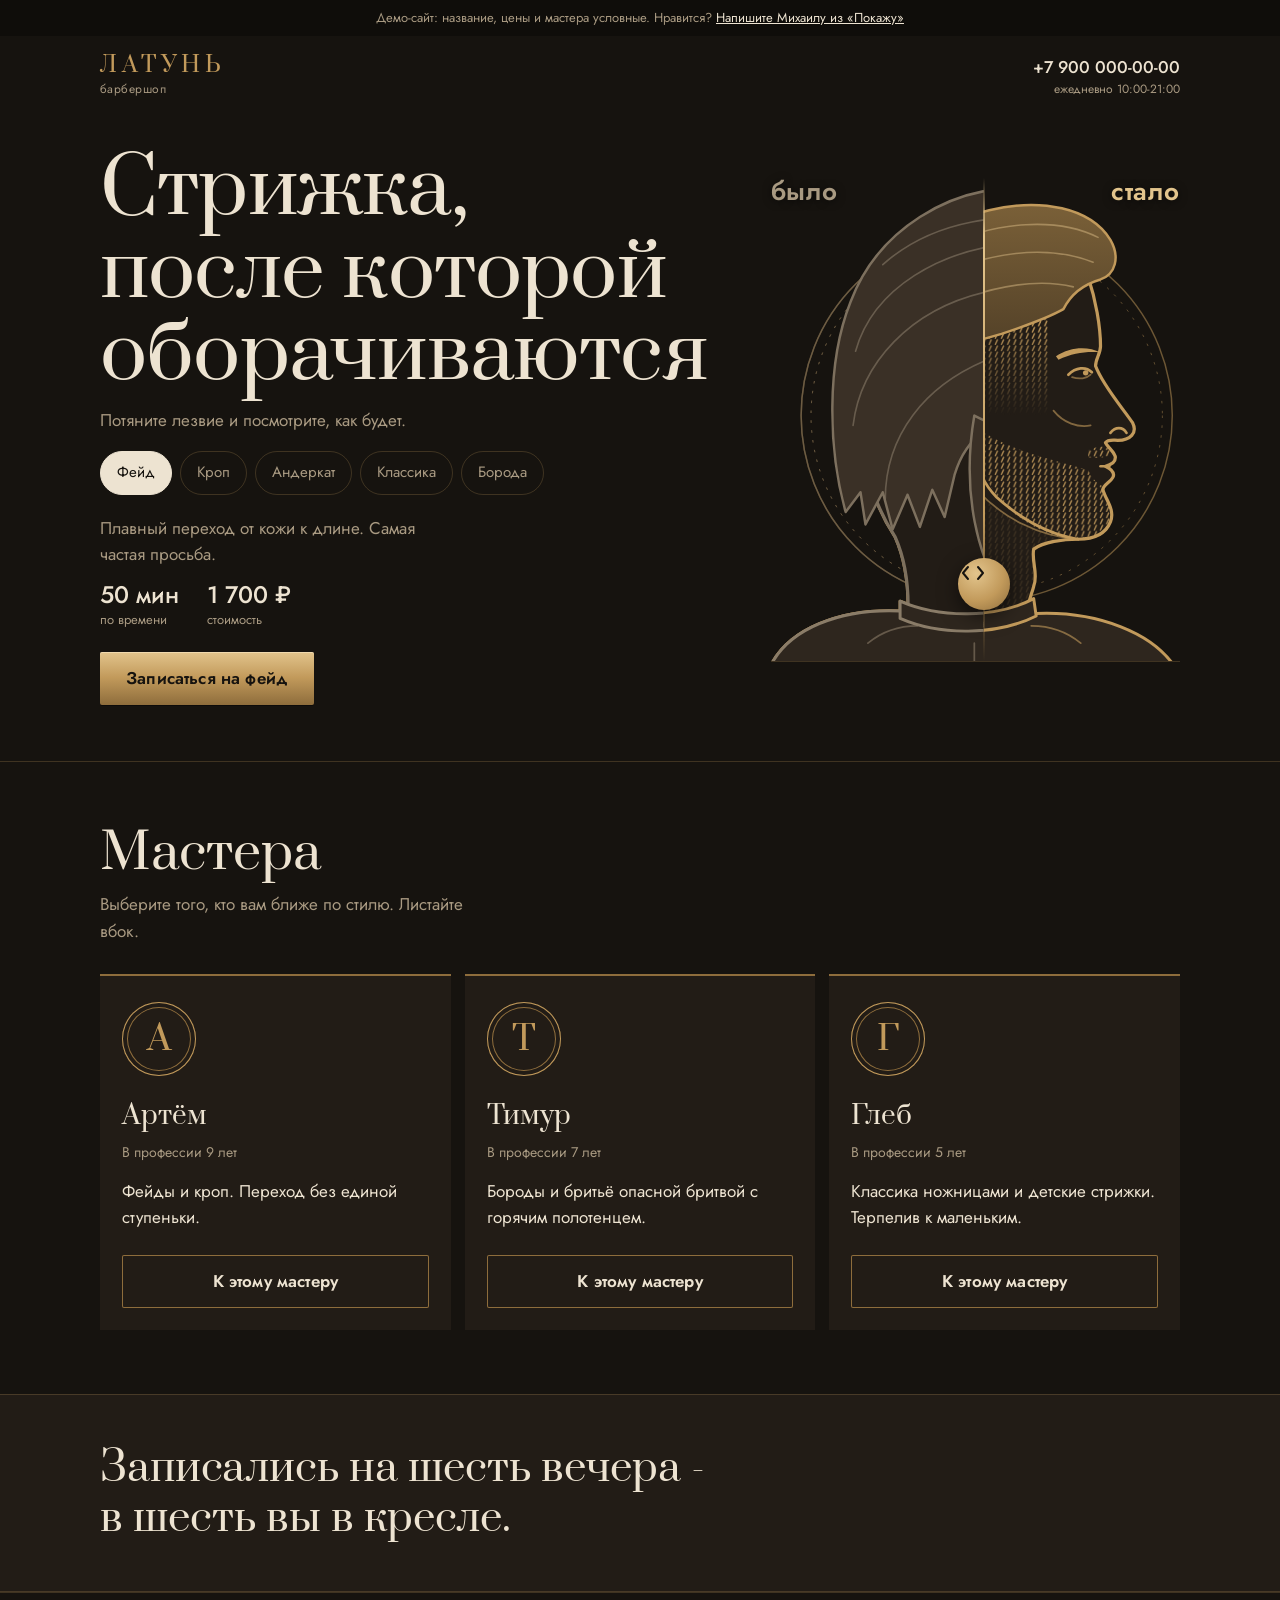
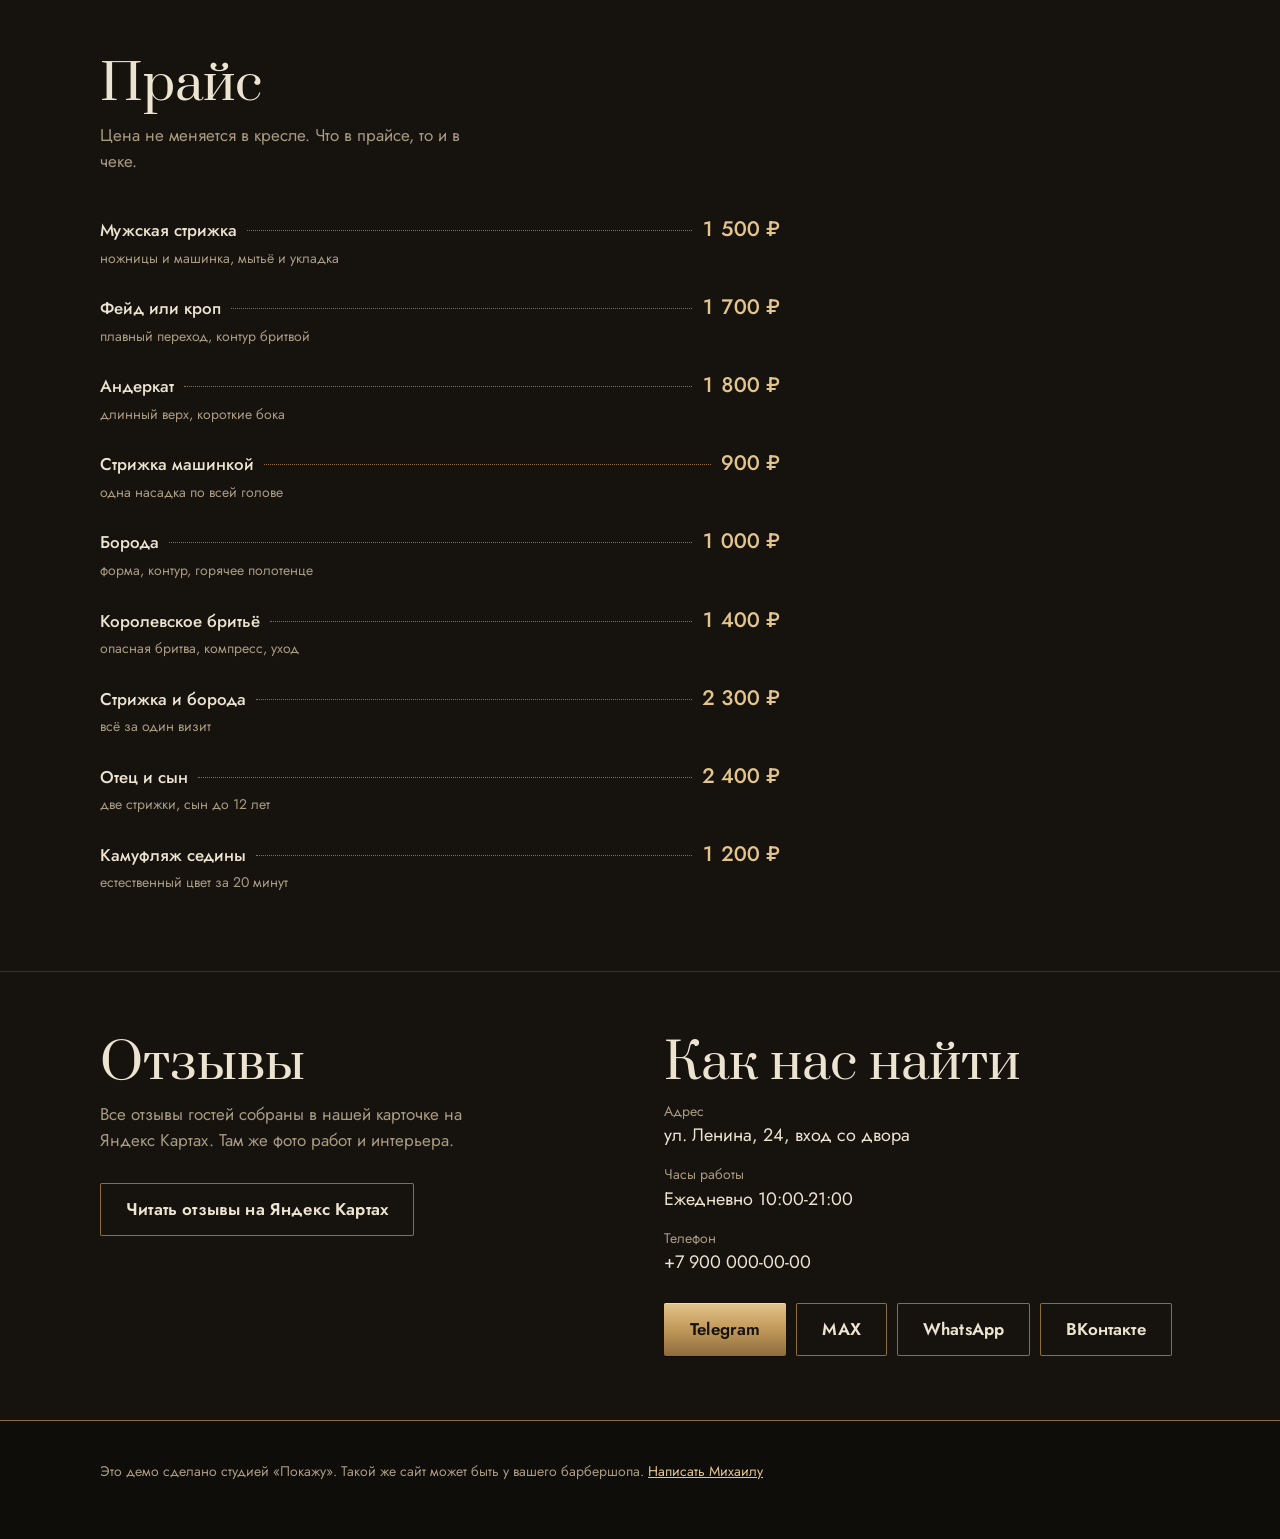
==== demos/barbershop/index.html @ a9dbc992 "Три новых демо: барбершоп, цветы, салон красоты; бирюзовый акцент - demos/barbershop: барбершоп «Лат" ====
<!doctype html>
<html lang="ru">
<head>
<meta charset="utf-8">
<meta name="viewport" content="width=device-width, initial-scale=1">
<meta name="robots" content="noindex, nofollow">
<title>Барбершоп «Латунь»</title>
<link rel="preconnect" href="https://fonts.googleapis.com">
<link rel="preconnect" href="https://fonts.gstatic.com" crossorigin>
<link href="https://fonts.googleapis.com/css2?family=Prata&family=Jost:wght@400;500;600&display=swap" rel="stylesheet">
<style>
  @property --cut { syntax: "<percentage>"; inherits: true; initial-value: 100%; }

  :root {
    --tobacco: #16130F;
    --leather: #221C16;
    --leather-2: #2E261E;
    --brass: #C29A5B;
    --brass-hi: #E2C48C;
    --brass-lo: #8E6D3C;
    --ivory: #EDE3D1;
    --ash: #A99A82;
    --rule: rgba(194, 154, 91, .24);
    --display: "Prata", Georgia, serif;
    --text: "Jost", system-ui, sans-serif;
    --gutter: 16px;
  }
  @media (min-width: 720px) { :root { --gutter: 40px; } }

  * { box-sizing: border-box; }
  html { scroll-behavior: smooth; }
  body {
    margin: 0;
    background: var(--tobacco);
    color: var(--ivory);
    font: 400 17px/1.55 var(--text);
    -webkit-font-smoothing: antialiased;
    overflow-x: hidden;
  }
  a { color: inherit; }
  button { font: inherit; color: inherit; }
  :focus-visible { outline: 2px solid var(--brass-hi); outline-offset: 3px; }
  h1, h2, h3 { font-family: var(--display); font-weight: 400; margin: 0; }
  .wrap { max-width: 1160px; margin: 0 auto; padding: 0 var(--gutter); }

  /* Плашка демо */
  .demo-bar {
    background: #0F0D0A; color: var(--ash);
    font-size: 13px; padding: 8px var(--gutter); text-align: center;
  }
  .demo-bar a { color: var(--ivory); }

  /* Шапка */
  .top { display: flex; align-items: center; justify-content: space-between; padding-top: 18px; padding-bottom: 6px; }
  .logo { text-decoration: none; display: grid; gap: 4px; }
  .logo b { font: 400 22px/1 var(--display); letter-spacing: .22em; color: var(--brass); font-weight: 400; }
  .logo span { font-size: 12px; color: var(--ash); letter-spacing: .04em; }
  .phone { font-weight: 500; text-decoration: none; white-space: nowrap; text-align: right; }
  .phone small { display: block; font-weight: 400; font-size: 12px; color: var(--ash); }

  /* Кнопки */
  .btn {
    display: inline-flex; align-items: center; justify-content: center;
    background: linear-gradient(180deg, var(--brass-hi) 0%, var(--brass) 48%, var(--brass-lo) 100%);
    color: var(--tobacco); font: 600 17px/1 var(--text); letter-spacing: .01em;
    text-decoration: none; border: 0; border-radius: 2px; padding: 18px 26px; cursor: pointer;
    box-shadow: inset 0 1px 0 rgba(255, 240, 210, .5), 0 1px 0 rgba(0, 0, 0, .4);
    transition: filter .15s, transform .15s;
  }
  .btn:hover { filter: brightness(1.08); }
  .btn:active { transform: translateY(1px); }
  .btn.ghost { background: transparent; color: var(--ivory); box-shadow: inset 0 0 0 1px var(--brass-lo); }
  .btn.ghost:hover { box-shadow: inset 0 0 0 1px var(--brass); filter: none; }
  .btn[disabled] { filter: grayscale(.7) brightness(.7); cursor: default; }

  /* Первый экран */
  .hero { padding: 14px 0 56px; }
  .hero-grid { display: grid; gap: 0; grid-template-areas: "title" "stage" "pick"; }
  .hero-title { grid-area: title; }
  .hero h1 { font-size: clamp(33px, 9.2vw, 78px); line-height: 1.06; letter-spacing: -.01em; margin: 14px 0 10px; max-width: 13ch; }
  .hero .lead { color: var(--ash); margin: 0; max-width: 32ch; }

  .stage-wrap { grid-area: stage; margin: 14px 0 4px; }
  .stage {
    --cut: 52%;
    position: relative; width: min(100%, 300px); margin: 0 auto;
    aspect-ratio: 330 / 390; touch-action: pan-y; user-select: none; cursor: ew-resize;
    border-bottom: 1px solid var(--rule);
  }
  .stage.intro { animation: sweep 2s cubic-bezier(.6, 0, .25, 1) .5s both; }
  @keyframes sweep { from { --cut: 100%; } to { --cut: 52%; } }
  .stage svg { position: absolute; inset: 0; width: 100%; height: 100%; display: block; }
  .stage .was { clip-path: inset(0 calc(100% - var(--cut)) 0 0); }
  .blade {
    position: absolute; top: 0; bottom: 0; left: var(--cut); width: 2px; margin-left: -1px;
    background: linear-gradient(180deg, transparent, var(--brass-hi) 12%, var(--brass) 70%, transparent);
    pointer-events: none;
  }
  .grip {
    position: absolute; top: 84%; left: var(--cut); width: 52px; height: 52px; margin: -26px 0 0 -26px;
    border-radius: 50%; border: 0; padding: 0; cursor: ew-resize;
    background: radial-gradient(circle at 35% 30%, var(--brass-hi), var(--brass) 55%, var(--brass-lo));
    box-shadow: 0 6px 20px rgba(0, 0, 0, .55);
    display: grid; place-items: center;
  }
  .grip svg { width: 30px; height: 30px; }
  .tag {
    position: absolute; top: 0; font: 600 22px/1 var(--text); letter-spacing: .02em;
    color: var(--ash); pointer-events: none; text-shadow: 0 1px 8px rgba(0, 0, 0, .6);
  }
  @media (min-width: 900px) { .tag { font-size: 26px; } }
  .tag.t-was { left: 0; }
  .tag.t-now { right: 0; color: var(--brass-hi); }

  .pick { grid-area: pick; }
  .looks { display: flex; flex-wrap: wrap; gap: 8px; margin: 18px 0 0; padding: 0; list-style: none; }
  .looks button {
    border: 1px solid var(--rule); background: transparent; border-radius: 999px;
    padding: 9px 16px; cursor: pointer; font-size: 15px; color: var(--ash);
    transition: background .2s, color .2s, border-color .2s;
  }
  .looks button:hover { border-color: var(--brass-lo); color: var(--ivory); }
  .looks button[aria-pressed="true"] { background: var(--ivory); border-color: var(--ivory); color: var(--tobacco); }
  .look-info { margin: 20px 0 22px; }
  .look-info p { margin: 0 0 14px; color: var(--ash); max-width: 36ch; min-height: 3.1em; }
  .look-meta { display: flex; gap: 28px; }
  .look-meta div { font-size: 13px; color: var(--ash); }
  .look-meta b { display: block; font: 500 24px/1.2 var(--text); color: var(--ivory); }
  .pick .btn { width: 100%; }

  @media (min-width: 900px) {
    .hero { padding-top: 30px; }
    .hero-grid {
      grid-template-columns: 1fr 1fr; column-gap: 64px; align-items: center;
      grid-template-areas: "title stage" "pick stage";
    }
    .hero-title { align-self: end; }
    .pick { align-self: start; }
    .pick .btn { width: auto; }
    .stage-wrap { margin: 0; }
    .stage { width: min(100%, 470px); }
  }
  @media (min-width: 420px) and (max-width: 899px) { .stage { width: min(100%, 380px); } }

  /* Секции */
  section.block { padding: 64px 0; border-top: 1px solid var(--rule); }
  .block h2 { font-size: clamp(32px, 7.4vw, 50px); line-height: 1.1; margin-bottom: 10px; }
  .block .sub { color: var(--ash); margin: 0 0 30px; max-width: 40ch; }

  /* Мастера */
  .masters {
    display: grid; grid-auto-flow: column; grid-auto-columns: 78%; gap: 14px;
    overflow-x: auto; scroll-snap-type: x mandatory; scrollbar-width: none;
    margin: 0 calc(var(--gutter) * -1); padding: 0 var(--gutter) 4px;
  }
  .masters::-webkit-scrollbar { display: none; }
  @media (min-width: 720px) { .masters { grid-auto-flow: row; grid-template-columns: repeat(3, 1fr); margin: 0; padding: 0; overflow: visible; } }
  .master {
    scroll-snap-align: start; background: var(--leather); padding: 26px 22px 22px;
    display: grid; gap: 6px; align-content: start; border-top: 2px solid var(--brass-lo);
  }
  .mono {
    width: 74px; height: 74px; border-radius: 50%; margin-bottom: 14px;
    display: grid; place-items: center; font: 400 34px/1 var(--display); color: var(--brass);
    box-shadow: inset 0 0 0 1px var(--brass), inset 0 0 0 5px var(--leather), inset 0 0 0 6px var(--brass-lo);
  }
  .master h3 { font-size: 26px; }
  .master .exp { color: var(--ash); font-size: 14px; margin: 0; }
  .master .strong { margin: 8px 0 18px; }
  .master .btn { margin-top: auto; }

  /* Прайс */
  .menu { max-width: 680px; }
  .menu-row { display: grid; grid-template-columns: auto 1fr auto; align-items: baseline; gap: 10px; padding: 13px 0; }
  .menu-row b { font-weight: 500; }
  .menu-row i { border-bottom: 1px dotted var(--brass-lo); transform: translateY(-5px); }
  .menu-row span { font: 500 21px/1 var(--text); white-space: nowrap; font-variant-numeric: tabular-nums; color: var(--brass-hi); }
  .menu-row small { grid-column: 1 / -1; color: var(--ash); font-size: 14px; margin-top: -6px; }

  /* Полоса про время */
  .promise { background: var(--leather); padding: 48px 0; border-top: 1px solid var(--rule); border-bottom: 1px solid var(--rule); }
  .promise p { margin: 0; font: 400 clamp(26px, 6vw, 40px)/1.25 var(--display); max-width: 22ch; }

  /* Отзывы и контакты */
  .two { display: grid; gap: 48px; }
  @media (min-width: 900px) { .two { grid-template-columns: 1fr 1fr; } }
  .contacts dl { margin: 0 0 26px; display: grid; gap: 14px; }
  .contacts dt { color: var(--ash); font-size: 14px; }
  .contacts dd { margin: 0; font-size: 18px; }
  .msgs { display: flex; flex-wrap: wrap; gap: 10px; }

  footer {
    background: #0F0D0A; color: var(--ash); font-size: 14px;
    padding: 40px 0 calc(56px + 76px); border-top: 1px solid var(--brass-lo);
  }
  @media (min-width: 900px) { footer { padding-bottom: 56px; } }
  footer a { color: var(--brass-hi); }

  /* Нижняя панель на телефоне */
  .dock {
    position: fixed; left: 0; right: 0; bottom: 0; z-index: 20;
    display: grid; grid-template-columns: 1fr auto; gap: 10px;
    padding: 10px var(--gutter) calc(10px + env(safe-area-inset-bottom));
    background: rgba(22, 19, 15, .94); backdrop-filter: blur(8px);
    border-top: 1px solid var(--rule);
    transform: translateY(110%); transition: transform .3s ease;
  }
  .dock.on { transform: none; }
  .dock .btn { padding: 16px; }
  @media (min-width: 900px) { .dock { display: none; } }

  /* Запись */
  dialog.sheet {
    border: 0; padding: 0; color: var(--ivory); background: var(--leather);
    width: 100%; max-width: 520px; margin: auto auto 0; max-height: 92vh;
    border-top: 2px solid var(--brass);
  }
  @media (min-width: 720px) { dialog.sheet { margin: auto; } }
  dialog.sheet::backdrop { background: rgba(10, 8, 6, .72); }
  dialog[open].sheet { animation: rise .32s cubic-bezier(.2, .8, .3, 1); }
  @keyframes rise { from { transform: translateY(40px); opacity: 0; } }
  .sheet-in { padding: 24px var(--gutter) calc(24px + env(safe-area-inset-bottom)); display: grid; gap: 18px; }
  .sheet-in[hidden] { display: none; }
  @media (min-width: 720px) { .sheet-in { padding: 30px 32px; } }
  .sheet-head { display: flex; justify-content: space-between; gap: 16px; align-items: start; }
  .sheet-head h2 { font-size: 30px; line-height: 1.1; }
  .sheet-head p { margin: 6px 0 0; color: var(--ash); font-size: 15px; }
  .x { border: 0; background: transparent; font-size: 28px; line-height: 1; padding: 4px 8px; cursor: pointer; color: var(--ash); }
  .sheet fieldset { border: 0; margin: 0; padding: 0; }
  .sheet legend { font-size: 14px; color: var(--ash); margin-bottom: 8px; padding: 0; }
  .chips { display: flex; flex-wrap: wrap; gap: 8px; }
  .chips button {
    border: 1px solid var(--rule); background: var(--tobacco); border-radius: 2px;
    padding: 9px 13px; cursor: pointer; font-size: 15px; font-variant-numeric: tabular-nums;
  }
  .chips button[aria-pressed="true"] { background: var(--ivory); color: var(--tobacco); border-color: var(--ivory); }
  .chips button:disabled { opacity: .3; text-decoration: line-through; cursor: default; }
  .sheet .btn { width: 100%; }
  .sheet .fine { margin: 0; font-size: 13px; color: var(--ash); }
  .done { text-align: center; padding: 18px 0 6px; display: grid; gap: 12px; justify-items: center; }
  .done .seal {
    width: 72px; height: 72px; border-radius: 50%; display: grid; place-items: center;
    box-shadow: inset 0 0 0 1px var(--brass), inset 0 0 0 5px var(--leather), inset 0 0 0 6px var(--brass-lo);
  }
  .done h2 { font-size: 30px; }
  .done p { margin: 0; color: var(--ash); max-width: 30ch; }

  .toast {
    position: fixed; left: 50%; bottom: 96px; z-index: 30;
    transform: translate(-50%, 20px); opacity: 0; pointer-events: none;
    background: var(--ivory); color: var(--tobacco); border-radius: 2px;
    padding: 14px 18px; max-width: min(420px, calc(100vw - 32px)); font-size: 15px;
    transition: opacity .25s, transform .25s;
  }
  .toast.show { opacity: 1; transform: translate(-50%, 0); }

  /* Голова: линии и заливки */
  .ink { fill: none; stroke: currentColor; stroke-width: 2.2; stroke-linecap: round; stroke-linejoin: round; }
  .fine { fill: none; stroke: currentColor; stroke-width: 1.4; stroke-linecap: round; stroke-linejoin: round; opacity: .6; }
  .skin { fill: var(--leather); stroke: currentColor; stroke-width: 2.6; stroke-linejoin: round; stroke-linecap: round; }
  .cape { fill: var(--leather-2); stroke: currentColor; stroke-width: 2.4; stroke-linejoin: round; }
  .now { color: var(--brass); }
  .hair { fill: url(#hairFill); stroke: var(--brass); stroke-width: 2; stroke-linejoin: round; }
  .strand { fill: none; stroke: var(--brass-hi); stroke-width: 1.3; stroke-linecap: round; opacity: .45; }
  .was { color: #8A7C68; }
  .was .skin { stroke: #7D705E; }
  .was .hair { fill: #3A3026; stroke: #7D705E; }
  .was .strand { stroke: #7D705E; opacity: .7; }
  .look { opacity: 0; transition: opacity .35s ease; }
  .look.on { opacity: 1; }

  @media (prefers-reduced-motion: reduce) {
    html { scroll-behavior: auto; }
    .stage.intro { animation: none; }
    .look { transition: none; }
    dialog[open].sheet { animation: none; }
  }
</style>
</head>
<body>

<div class="demo-bar">Демо-сайт: название, цены и мастера условные. Нравится? <a href="#" data-demo-contact>Напишите Михаилу из «Покажу»</a></div>

<header class="wrap top">
  <a class="logo" href="#"><b>ЛАТУНЬ</b><span>барбершоп</span></a>
  <a class="phone" href="#contacts">+7 900 000-00-00<small>ежедневно 10:00-21:00</small></a>
</header>

<main>
  <section class="hero" aria-label="Главное">
    <div class="wrap hero-grid">
      <div class="hero-title">
        <h1>Стрижка, после которой оборачиваются</h1>
        <p class="lead">Потяните лезвие и посмотрите, как будет.</p>
      </div>

      <div class="stage-wrap">
        <div class="stage intro" id="stage">
          <!-- Стало -->
          <svg class="now" viewBox="40 70 330 390" aria-hidden="true">
            <defs>
              <linearGradient id="hairFill" x1="0" y1="0" x2="0" y2="1">
                <stop offset="0" stop-color="#7A6038"/>
                <stop offset="1" stop-color="#4A3A24"/>
              </linearGradient>
              <pattern id="stub" width="5" height="5" patternUnits="userSpaceOnUse">
                <path d="M1 4.5 L2.6 .8" stroke="#C29A5B" stroke-width="1.1" stroke-linecap="round"/>
              </pattern>
              <path id="headPath" d="M150 430 C152 400 148 378 140 360 C120 330 110 290 112 248 C114 160 170 98 236 96 C276 94 296 120 296 150 C302 168 306 190 306 206 C306 212 302 216 302 222 C308 238 324 256 332 268 C336 276 330 282 320 282 C316 282 312 281 310 284 C312 288 318 292 318 296 C318 300 314 302 310 303 C314 305 318 308 316 312 C314 316 308 318 308 322 C310 330 318 338 314 348 C310 358 300 362 288 362 C276 362 260 364 252 370 C250 380 256 390 252 400 C250 408 246 414 246 430 Z"/>
              <clipPath id="skull"><use href="#headPath"/></clipPath>
              <linearGradient id="g-fade" gradientUnits="userSpaceOnUse" x1="0" y1="190" x2="0" y2="262"><stop offset="0" stop-color="#fff"/><stop offset="1" stop-color="#fff" stop-opacity="0"/></linearGradient>
              <linearGradient id="g-crop" gradientUnits="userSpaceOnUse" x1="0" y1="196" x2="0" y2="272"><stop offset="0" stop-color="#fff"/><stop offset="1" stop-color="#fff" stop-opacity="0"/></linearGradient>
              <linearGradient id="g-under" gradientUnits="userSpaceOnUse" x1="0" y1="200" x2="0" y2="300"><stop offset="0" stop-color="#fff" stop-opacity=".55"/><stop offset=".88" stop-color="#fff" stop-opacity=".45"/><stop offset="1" stop-color="#fff" stop-opacity="0"/></linearGradient>
              <linearGradient id="g-classic" gradientUnits="userSpaceOnUse" x1="0" y1="200" x2="0" y2="300"><stop offset="0" stop-color="#fff"/><stop offset=".7" stop-color="#fff" stop-opacity=".75"/><stop offset="1" stop-color="#fff" stop-opacity="0"/></linearGradient>
              <mask id="m-fade"><rect x="104" y="150" width="160" height="170" fill="url(#g-fade)"/></mask>
              <mask id="m-crop"><rect x="104" y="150" width="160" height="170" fill="url(#g-crop)"/></mask>
              <mask id="m-under"><rect x="104" y="150" width="160" height="170" fill="url(#g-under)"/></mask>
              <mask id="m-classic"><rect x="104" y="150" width="160" height="170" fill="url(#g-classic)"/></mask>
              <g id="medal">
                <circle cx="214" cy="262" r="150" fill="none" stroke="currentColor" stroke-width="1.2" opacity=".5"/>
                <circle cx="214" cy="262" r="142" fill="none" stroke="currentColor" stroke-width=".8" stroke-dasharray="2 6" opacity=".45"/>
              </g>
              <g id="cape">
                <path class="cape" d="M36 472 C50 432 100 418 144 420 C176 436 222 436 254 422 C300 420 352 436 370 472 Z"/>
                <path class="cape" d="M144 412 C176 426 222 426 252 410 L254 424 C222 440 176 440 144 426 Z"/>
                <path class="fine" d="M118 446 C130 436 144 432 158 432 M290 446 C278 436 264 432 250 432 M204 446 L204 470"/>
              </g>
              <g id="face">
                <path class="fine" d="M206 322 C226 344 256 360 288 362" opacity=".5"/>
                <path class="ink" d="M204 284 C206 306 212 318 222 328 C242 346 264 358 288 362"/>
                <path class="fine" d="M268 258 C276 268 288 272 298 270"/>
                <path class="ink" d="M280 229 C286 223 294 222 299 227"/>
                <path class="fine" d="M283 231 C289 233 295 232 298 229"/>
                <circle cx="294" cy="227.5" r="2.2" fill="currentColor"/>
                <path d="M270 214 C282 206 296 206 306 211 C296 210 284 211 272 217 Z" fill="currentColor"/>
                <path class="ink" d="M314 276 C318 271 324 271 327 276"/>
                <path class="ink" d="M306 303 L313 303"/>
              </g>
            </defs>

            <use href="#medal" style="color: var(--brass)"/>
            <use href="#headPath" class="skin"/>
            <path d="M206 322 C226 344 256 360 288 362 C272 364 258 366 252 372 C250 384 254 392 252 400 C250 410 246 418 246 430 L216 430 C216 392 212 354 206 322 Z" fill="url(#stub)" opacity=".16"/>
            <use href="#face" style="color: var(--brass)"/>

            <!-- Фейд -->
            <g class="look on" data-look="fade">
              <rect x="104" y="150" width="160" height="170" fill="url(#stub)" mask="url(#m-fade)" clip-path="url(#skull)"/>
              <path class="hair" d="M118 232 C112 168 152 110 216 96 C258 86 298 94 314 120 C322 134 318 148 306 152 C292 156 282 164 276 176 C262 184 244 190 226 196 C190 206 150 218 118 232 Z"/>
              <path class="strand" d="M304 118 C272 102 222 104 178 126 M300 138 C264 124 214 128 166 154 M284 158 C252 150 208 158 150 186"/>
              <path d="M206 272 C206 300 214 320 232 338 C254 356 276 364 296 362 C310 360 316 352 316 344 C312 334 310 326 310 320 C304 318 300 314 296 306 L260 296 C240 290 220 282 206 272 Z" fill="url(#stub)" opacity=".85"/>
              <path d="M296 290 C304 286 312 286 318 292 C312 296 304 297 296 296 Z" fill="url(#stub)" opacity=".85"/>
            </g>

            <!-- Кроп -->
            <g class="look" data-look="crop">
              <rect x="104" y="150" width="160" height="170" fill="url(#stub)" mask="url(#m-crop)" clip-path="url(#skull)"/>
              <path class="hair" d="M118 232 C112 166 150 106 214 94 C262 84 304 96 318 128 L312 138 L320 148 L306 150 L310 164 L296 158 L292 172 L282 162 C274 172 258 182 238 190 C196 204 152 218 118 232 Z"/>
              <path class="strand" d="M170 124 C210 102 262 100 302 126 M158 156 C204 132 254 130 296 150 M214 98 C230 112 250 120 274 122"/>
              <path d="M206 272 C206 300 214 320 232 338 C254 356 276 364 296 362 C310 360 316 352 316 344 C312 334 310 326 310 320 C304 318 300 314 296 306 L260 296 C240 290 220 282 206 272 Z" fill="url(#stub)" opacity=".85"/>
              <path d="M296 290 C304 286 312 286 318 292 C312 296 304 297 296 296 Z" fill="url(#stub)" opacity=".85"/>
            </g>

            <!-- Андеркат -->
            <g class="look" data-look="undercut">
              <rect x="104" y="150" width="160" height="170" fill="url(#stub)" mask="url(#m-under)" clip-path="url(#skull)"/>
              <path class="hair" d="M140 206 C128 140 170 82 240 78 C290 76 324 104 318 142 C314 156 304 162 292 160 C270 156 250 164 232 176 C200 192 170 200 140 206 Z"/>
              <path class="strand" d="M310 112 C268 92 210 96 166 140 M314 136 C274 116 218 122 176 172 M292 94 C252 80 204 88 172 116"/>
              <path class="fine" d="M140 206 C180 200 220 186 250 168" style="stroke: var(--brass)"/>
            </g>

            <!-- Классика -->
            <g class="look" data-look="classic">
              <rect x="104" y="150" width="160" height="170" fill="url(#stub)" mask="url(#m-classic)" clip-path="url(#skull)"/>
              <path class="hair" d="M114 250 C106 170 150 104 222 94 C270 88 306 104 312 132 C314 146 306 154 296 156 C282 160 272 170 266 182 C250 192 232 200 216 214 C206 222 198 230 188 232 C160 236 134 242 114 250 Z"/>
              <path class="strand" d="M240 98 C258 108 272 122 282 140 M226 98 C196 120 170 160 150 214 M256 104 C222 126 200 160 186 206 M290 116 C270 112 252 106 236 98"/>
            </g>

            <!-- Борода -->
            <g class="look" data-look="beard">
              <rect x="104" y="150" width="160" height="170" fill="url(#stub)" mask="url(#m-fade)" clip-path="url(#skull)"/>
              <path class="hair" d="M118 232 C112 168 152 110 216 96 C258 86 298 94 314 120 C322 134 318 148 306 152 C292 156 282 164 276 176 C262 184 244 190 226 196 C190 206 150 218 118 232 Z"/>
              <path class="strand" d="M304 118 C272 102 222 104 178 126 M300 138 C264 124 214 128 166 154"/>
              <path class="hair" d="M204 262 C202 300 214 340 244 368 C266 388 296 392 314 378 C324 368 322 352 316 342 C312 332 310 326 310 320 C304 318 300 314 296 306 C280 302 262 296 248 286 C232 276 216 268 204 262 Z"/>
              <path class="hair" d="M322 292 C314 284 300 284 290 292 C300 298 314 298 324 296 Z"/>
              <path class="strand" d="M222 290 C228 330 246 360 274 378 M246 298 C254 330 272 354 298 366 M212 286 C214 326 232 364 260 384"/>
            </g>

            <g>
              <path d="M198 230 C184 224 174 236 176 252 C178 268 186 280 200 281 C207 281 210 274 207 267" fill="#221C16" stroke="#C29A5B" stroke-width="2.4" stroke-linecap="round" stroke-linejoin="round"/>
              <path d="M193 243 C188 251 190 262 197 266 M199 252 C196 256 197 260 200 262" fill="none" stroke="#C29A5B" stroke-width="1.4" stroke-linecap="round" opacity=".7"/>
            </g>
            <use href="#cape"/>
          </svg>

          <!-- Было -->
          <svg class="was" viewBox="40 70 330 390" aria-hidden="true">
            <use href="#medal" style="color: #6E6252"/>
            <use href="#headPath" class="skin"/>
            <use href="#face" style="color: #8A7C68"/>
            <g>
              <path d="M198 230 C184 224 174 236 176 252 C178 268 186 280 200 281 C207 281 210 274 207 267" fill="#221C16" stroke="#8A7C68" stroke-width="2.4" stroke-linecap="round" stroke-linejoin="round"/>
              <path d="M193 243 C188 251 190 262 197 266 M199 252 C196 256 197 260 200 262" fill="none" stroke="#8A7C68" stroke-width="1.4" stroke-linecap="round" opacity=".7"/>
            </g>
            <path class="hair" d="M100 340 C86 290 84 220 104 170 C126 112 184 76 246 78 C300 80 334 112 332 156 L324 164 L334 178 L318 178 L324 196 L308 188 L306 206 L294 192 C276 190 258 196 244 208 C228 222 222 246 222 270 C206 276 194 290 188 310 L180 344 L170 322 L160 352 L150 326 L138 354 L130 324 L116 350 L112 324 Z"/>
            <path class="strand" d="M130 140 C168 106 230 92 292 110 M108 210 C122 160 176 126 244 122 M106 270 C112 220 152 176 214 162 M132 330 C132 280 162 236 222 214"/>
            <path class="hair" d="M204 262 C194 320 204 380 236 420 L248 404 L256 430 L268 408 L280 432 L290 406 L304 424 L306 398 L322 406 L316 378 L330 372 L318 354 C316 340 312 328 310 320 C304 318 300 314 296 306 C280 302 262 296 248 286 C232 276 216 268 204 262 Z"/>
            <path class="hair" d="M326 290 C316 280 298 282 286 296 C296 306 314 306 328 302 L320 296 Z"/>
            <path class="strand" d="M222 292 C222 340 236 384 258 414 M246 298 C254 340 270 376 292 402 M270 306 C278 336 292 360 310 380"/>
            <use href="#cape"/>
          </svg>

          <span class="tag t-was">было</span>
          <span class="tag t-now">стало</span>
          <div class="blade" aria-hidden="true"></div>
          <button class="grip" id="grip" type="button" role="slider" aria-label="Лезвие: слева было, справа стало" aria-valuemin="0" aria-valuemax="100" aria-valuenow="52">
            <svg viewBox="0 0 30 30" fill="none" stroke="#16130F" stroke-width="2" stroke-linecap="round" stroke-linejoin="round"><path d="M10 9l-5 6 5 6M20 9l5 6-5 6"/></svg>
          </button>
        </div>
      </div>

      <div class="pick">
        <ul class="looks" aria-label="Стрижка">
          <li><button type="button" data-look="fade" aria-pressed="true">Фейд</button></li>
          <li><button type="button" data-look="crop" aria-pressed="false">Кроп</button></li>
          <li><button type="button" data-look="undercut" aria-pressed="false">Андеркат</button></li>
          <li><button type="button" data-look="classic" aria-pressed="false">Классика</button></li>
          <li><button type="button" data-look="beard" aria-pressed="false">Борода</button></li>
        </ul>
        <div class="look-info" aria-live="polite">
          <p id="l-desc"></p>
          <div class="look-meta">
            <div><b id="l-time"></b>по времени</div>
            <div><b id="l-price"></b>стоимость</div>
          </div>
        </div>
        <button class="btn" type="button" id="hero-book">Записаться</button>
      </div>
    </div>
  </section>

  <section class="block" id="masters">
    <div class="wrap">
      <h2>Мастера</h2>
      <p class="sub">Выберите того, кто вам ближе по стилю. Листайте вбок.</p>
      <div class="masters">
        <article class="master">
          <div class="mono" aria-hidden="true">А</div>
          <h3>Артём</h3>
          <p class="exp">В профессии 9 лет</p>
          <p class="strong">Фейды и кроп. Переход без единой ступеньки.</p>
          <button class="btn ghost" type="button" data-master="Артём">К этому мастеру</button>
        </article>
        <article class="master">
          <div class="mono" aria-hidden="true">Т</div>
          <h3>Тимур</h3>
          <p class="exp">В профессии 7 лет</p>
          <p class="strong">Бороды и бритьё опасной бритвой с горячим полотенцем.</p>
          <button class="btn ghost" type="button" data-master="Тимур">К этому мастеру</button>
        </article>
        <article class="master">
          <div class="mono" aria-hidden="true">Г</div>
          <h3>Глеб</h3>
          <p class="exp">В профессии 5 лет</p>
          <p class="strong">Классика ножницами и детские стрижки. Терпелив к маленьким.</p>
          <button class="btn ghost" type="button" data-master="Глеб">К этому мастеру</button>
        </article>
      </div>
    </div>
  </section>

  <div class="promise">
    <div class="wrap"><p>Записались на шесть вечера - в шесть вы в кресле.</p></div>
  </div>

  <section class="block" id="prices">
    <div class="wrap">
      <h2>Прайс</h2>
      <p class="sub">Цена не меняется в кресле. Что в прайсе, то и в чеке.</p>
      <div class="menu">
        <div class="menu-row"><b>Мужская стрижка</b><i></i><span>1 500 ₽</span><small>ножницы и машинка, мытьё и укладка</small></div>
        <div class="menu-row"><b>Фейд или кроп</b><i></i><span>1 700 ₽</span><small>плавный переход, контур бритвой</small></div>
        <div class="menu-row"><b>Андеркат</b><i></i><span>1 800 ₽</span><small>длинный верх, короткие бока</small></div>
        <div class="menu-row"><b>Стрижка машинкой</b><i></i><span>900 ₽</span><small>одна насадка по всей голове</small></div>
        <div class="menu-row"><b>Борода</b><i></i><span>1 000 ₽</span><small>форма, контур, горячее полотенце</small></div>
        <div class="menu-row"><b>Королевское бритьё</b><i></i><span>1 400 ₽</span><small>опасная бритва, компресс, уход</small></div>
        <div class="menu-row"><b>Стрижка и борода</b><i></i><span>2 300 ₽</span><small>всё за один визит</small></div>
        <div class="menu-row"><b>Отец и сын</b><i></i><span>2 400 ₽</span><small>две стрижки, сын до 12 лет</small></div>
        <div class="menu-row"><b>Камуфляж седины</b><i></i><span>1 200 ₽</span><small>естественный цвет за 20 минут</small></div>
      </div>
    </div>
  </section>

  <section class="block" id="contacts">
    <div class="wrap two">
      <div>
        <h2>Отзывы</h2>
        <p class="sub">Все отзывы гостей собраны в нашей карточке на Яндекс Картах. Там же фото работ и интерьера.</p>
        <a class="btn ghost" href="#" data-demo-link>Читать отзывы на Яндекс Картах</a>
      </div>
      <div class="contacts">
        <h2>Как нас найти</h2>
        <dl>
          <div><dt>Адрес</dt><dd>ул. Ленина, 24, вход со двора</dd></div>
          <div><dt>Часы работы</dt><dd>Ежедневно 10:00-21:00</dd></div>
          <div><dt>Телефон</dt><dd>+7 900 000-00-00</dd></div>
        </dl>
        <div class="msgs">
          <a class="btn" href="#" data-demo-link>Telegram</a>
          <a class="btn ghost" href="#" data-demo-link>MAX</a>
          <a class="btn ghost" href="#" data-demo-link>WhatsApp</a>
          <a class="btn ghost" href="#" data-demo-link>ВКонтакте</a>
        </div>
      </div>
    </div>
  </section>
</main>

<footer>
  <div class="wrap">Это демо сделано студией «Покажу». Такой же сайт может быть у вашего барбершопа. <a href="#" data-demo-contact>Написать Михаилу</a></div>
</footer>

<div class="dock" id="dock">
  <button class="btn" type="button" id="dock-book">Записаться</button>
  <a class="btn ghost" href="#contacts">Позвонить</a>
</div>

<dialog class="sheet" id="sheet" aria-labelledby="s-title">
  <div class="sheet-in" id="s-form">
    <div class="sheet-head">
      <div>
        <h2 id="s-title">Запись</h2>
        <p id="s-sub"></p>
      </div>
      <button class="x" type="button" data-close aria-label="Закрыть">×</button>
    </div>
    <fieldset>
      <legend>Мастер</legend>
      <div class="chips" id="s-masters"></div>
    </fieldset>
    <fieldset>
      <legend>День</legend>
      <div class="chips" id="s-days"></div>
    </fieldset>
    <fieldset>
      <legend>Время</legend>
      <div class="chips" id="s-times"></div>
    </fieldset>
    <button class="btn" type="button" id="s-go" disabled>Выберите время</button>
    <p class="fine">Демо: на вашем сайте запись уйдёт в YCLIENTS или Яндекс Карты, мастер увидит её сразу.</p>
  </div>
  <div class="sheet-in" id="s-done" hidden>
    <div class="done">
      <div class="seal" aria-hidden="true"><svg viewBox="0 0 24 24" width="30" height="30" fill="none" stroke="#C29A5B" stroke-width="2" stroke-linecap="round" stroke-linejoin="round"><path d="M5 12.5l4.5 4.5L19 7.5"/></svg></div>
      <h2>Вы записаны</h2>
      <p id="s-done-text"></p>
      <button class="btn ghost" type="button" data-close>Готово</button>
    </div>
  </div>
</dialog>

<div class="toast" id="toast" role="status"></div>

<script>
(() => {
  const $ = (s, r = document) => r.querySelector(s);
  const $$ = (s, r = document) => [...r.querySelectorAll(s)];
  const reduce = matchMedia("(prefers-reduced-motion: reduce)").matches;

  /* Стрижки */
  const looks = {
    fade:     { name: "Фейд",     acc: "фейд",     desc: "Плавный переход от кожи к длине. Самая частая просьба.", time: "50 мин", price: "1 700 ₽" },
    crop:     { name: "Кроп",     acc: "кроп",     desc: "Короткий верх с текстурной чёлкой вперёд, бока на фейде.", time: "50 мин", price: "1 700 ₽" },
    undercut: { name: "Андеркат", acc: "андеркат", desc: "Длинный верх назад, бока коротко и ровно.", time: "60 мин", price: "1 800 ₽" },
    classic:  { name: "Классика", acc: "классику", desc: "Ножницы, боковой пробор, аккуратные виски.", time: "60 мин", price: "1 500 ₽" },
    beard:    { name: "Борода",   acc: "бороду",   desc: "Форма под лицо, контур бритвой, горячее полотенце.", time: "40 мин", price: "1 000 ₽" }
  };
  let look = "fade";
  function setLook(key) {
    look = key;
    $$(".looks button").forEach(b => b.setAttribute("aria-pressed", b.dataset.look === key));
    $$(".now .look").forEach(g => g.classList.toggle("on", g.dataset.look === key));
    const l = looks[key];
    $("#l-desc").textContent = l.desc;
    $("#l-time").textContent = l.time;
    $("#l-price").textContent = l.price;
    $("#hero-book").textContent = `Записаться на ${l.acc}`;
  }
  $$(".looks button").forEach(b => b.addEventListener("click", () => setLook(b.dataset.look)));
  setLook("fade");

  /* Лезвие: проходит само, потом тянется пальцем */
  const stage = $("#stage"), grip = $("#grip");
  function setCut(p) {
    p = Math.max(0, Math.min(100, p));
    stage.style.setProperty("--cut", p + "%");
    grip.setAttribute("aria-valuenow", Math.round(p));
  }
  function stopIntro() {
    if (!stage.classList.contains("intro")) return;
    const now = parseFloat(getComputedStyle(stage).getPropertyValue("--cut")) || 52;
    stage.classList.remove("intro");
    setCut(now);
  }
  if (reduce) { stage.classList.remove("intro"); setCut(52); }
  stage.addEventListener("animationend", stopIntro);

  let drag = false;
  const fromEvent = e => {
    const r = stage.getBoundingClientRect();
    setCut((e.clientX - r.left) / r.width * 100);
  };
  stage.addEventListener("pointerdown", e => {
    stopIntro(); drag = true; stage.setPointerCapture(e.pointerId); fromEvent(e);
  });
  stage.addEventListener("pointermove", e => { if (drag) fromEvent(e); });
  ["pointerup", "pointercancel"].forEach(t => stage.addEventListener(t, () => { drag = false; }));
  grip.addEventListener("keydown", e => {
    const step = { ArrowLeft: -5, ArrowRight: 5, Home: -100, End: 100 }[e.key];
    if (step === undefined) return;
    e.preventDefault(); stopIntro();
    setCut(parseFloat(stage.style.getPropertyValue("--cut")) + step);
  });

  /* Нижняя панель появляется, когда кнопка первого экрана ушла из вида */
  const dock = $("#dock");
  const heroBook = $("#hero-book");
  const dockCheck = () => dock.classList.toggle("on", heroBook.getBoundingClientRect().bottom < 0);
  addEventListener("scroll", dockCheck, { passive: true });
  dockCheck();

  /* Запись */
  const sheet = $("#sheet");
  const masters = ["Любой", "Артём", "Тимур", "Глеб"];
  const pickOne = (box, btn) => $$("button", box).forEach(x => x.setAttribute("aria-pressed", x === btn));
  let choice = {};

  const daysBox = $("#s-days"), timesBox = $("#s-times"), mastersBox = $("#s-masters"), go = $("#s-go");
  const months = ["января","февраля","марта","апреля","мая","июня","июля","августа","сентября","октября","ноября","декабря"];
  const times = ["10:00", "11:00", "12:30", "14:00", "15:30", "17:00", "18:00", "19:30"];
  const today = new Date();
  const days = [0, 1, 2].map(d => {
    const dt = new Date(today); dt.setDate(today.getDate() + d);
    return { label: d === 0 ? "Сегодня" : d === 1 ? "Завтра" : `${dt.getDate()} ${months[dt.getMonth()]}`, seed: dt.getDate() };
  });

  masters.forEach(m => mastersBox.insertAdjacentHTML("beforeend", `<button type="button" aria-pressed="false">${m}</button>`));
  days.forEach((d, i) => daysBox.insertAdjacentHTML("beforeend", `<button type="button" aria-pressed="false" data-i="${i}">${d.label}</button>`));

  function renderTimes() {
    const d = days[choice.day];
    const nowH = today.getHours() + today.getMinutes() / 60;
    timesBox.innerHTML = times.map((t, i) => {
      const [h, m] = t.split(":").map(Number);
      const past = choice.day === 0 && h + m / 60 <= nowH + 0.5;
      const busy = (i * 3 + d.seed + masters.indexOf(choice.master) * 2) % 4 === 0;
      return `<button type="button" aria-pressed="false" ${past || busy ? "disabled" : ""}>${t}</button>`;
    }).join("");
    choice.time = null;
    go.disabled = true; go.textContent = "Выберите время";
  }
  mastersBox.addEventListener("click", e => {
    const b = e.target.closest("button"); if (!b) return;
    pickOne(mastersBox, b); choice.master = b.textContent; renderTimes();
  });
  daysBox.addEventListener("click", e => {
    const b = e.target.closest("button"); if (!b) return;
    pickOne(daysBox, b); choice.day = +b.dataset.i; renderTimes();
  });
  timesBox.addEventListener("click", e => {
    const b = e.target.closest("button"); if (!b || b.disabled) return;
    pickOne(timesBox, b); choice.time = b.textContent;
    go.disabled = false;
    go.textContent = `Записаться: ${days[choice.day].label.toLowerCase()}, ${choice.time}`;
  });

  function openSheet(master) {
    const l = looks[look];
    choice = { master: master || "Любой", day: 0, time: null };
    $("#s-title").textContent = `Запись: ${l.name.toLowerCase()}`;
    $("#s-sub").textContent = `${l.time}, ${l.price}`;
    pickOne(mastersBox, $$("button", mastersBox).find(b => b.textContent === choice.master));
    pickOne(daysBox, $("button", daysBox));
    renderTimes();
    $("#s-form").hidden = false; $("#s-done").hidden = true;
    sheet.showModal();
  }
  go.addEventListener("click", () => {
    const who = choice.master === "Любой" ? "к свободному мастеру" : `к мастеру ${choice.master}`;
    $("#s-done-text").textContent = `${looks[look].name}, ${days[choice.day].label.toLowerCase()} в ${choice.time}, ${who}. Ждём вас минута в минуту.`;
    $("#s-form").hidden = true; $("#s-done").hidden = false;
  });
  $$("[data-close]").forEach(b => b.addEventListener("click", () => sheet.close()));
  sheet.addEventListener("click", e => { if (e.target === sheet) sheet.close(); });

  $("#hero-book").addEventListener("click", () => openSheet());
  $("#dock-book").addEventListener("click", () => openSheet());
  $$("[data-master]").forEach(b => b.addEventListener("click", () => openSheet(b.dataset.master)));

  /* В демо ссылки никуда не ведут */
  const toast = $("#toast"); let tt;
  function say(msg) {
    toast.textContent = msg; toast.classList.add("show");
    clearTimeout(tt); tt = setTimeout(() => toast.classList.remove("show"), 4200);
  }
  $$("[data-demo-link]").forEach(a => a.addEventListener("click", e => {
    e.preventDefault(); say("Демо: на настоящем сайте здесь будет ссылка владельца.");
  }));
  $$("[data-demo-contact]").forEach(a => a.addEventListener("click", e => {
    e.preventDefault(); say("Здесь будет ссылка на Telegram Михаила и сайт покажусайт.рф.");
  }));
})();
</script>
</body>
</html>
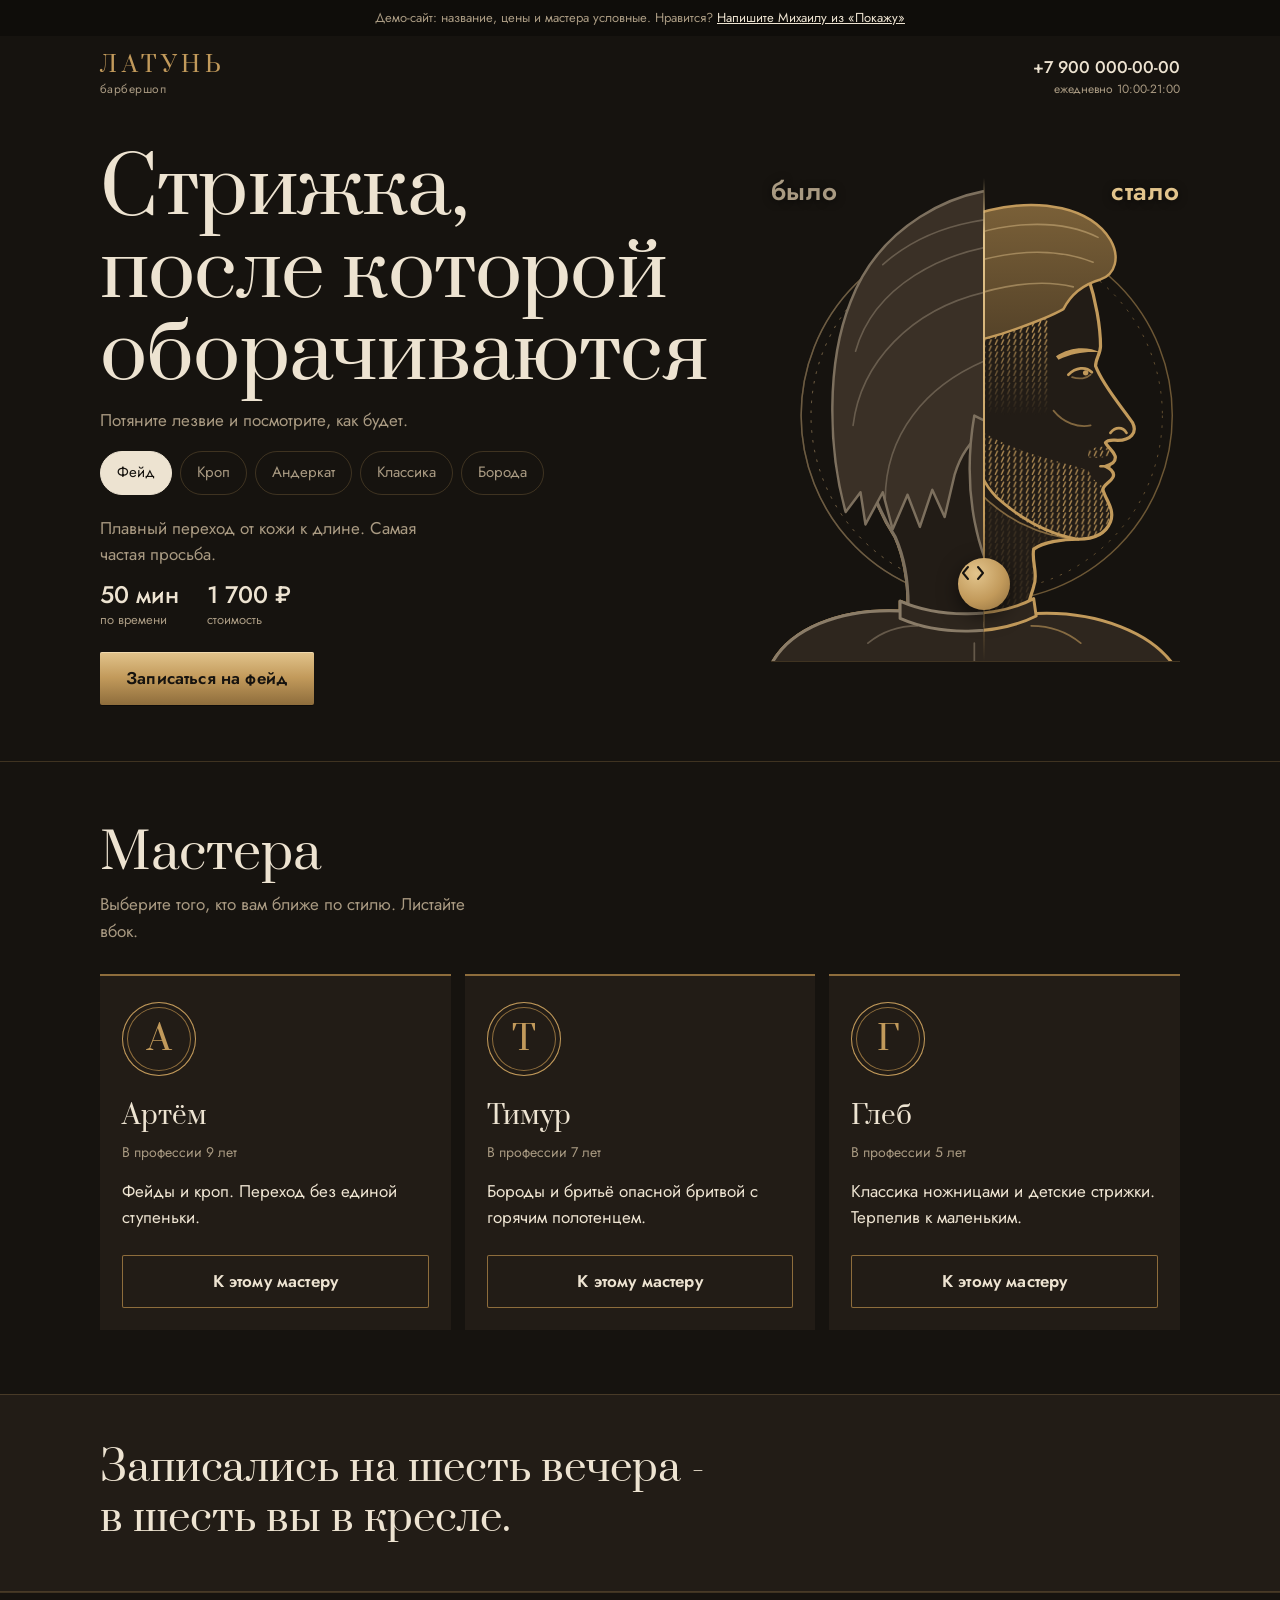
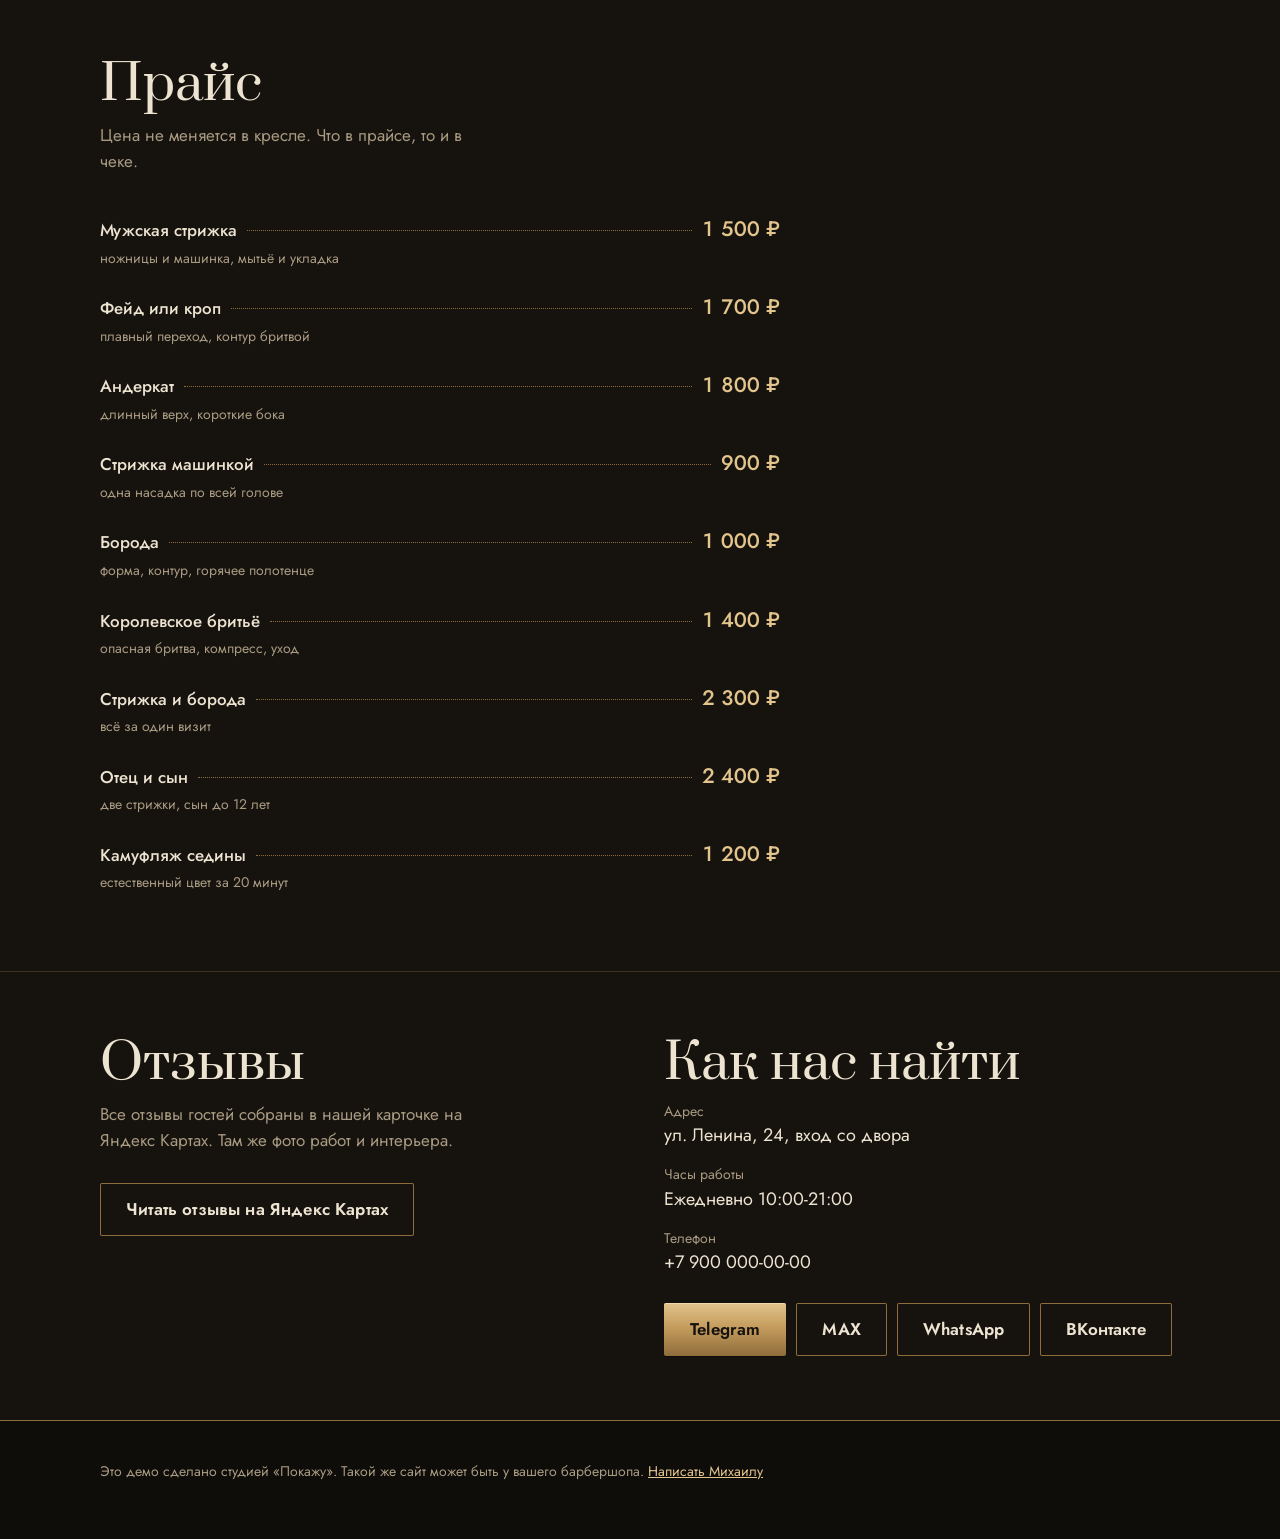
==== commit 95259c78: "Шрифты на своём сервере вместо Google Fonts - fonts/: 11 шрифтов (OFL), кириллица, латиница, расшире" ====
--- a/demos/barbershop/index.html
+++ b/demos/barbershop/index.html
@@ -5,9 +5,7 @@
 <meta name="viewport" content="width=device-width, initial-scale=1">
 <meta name="robots" content="noindex, nofollow">
 <title>Барбершоп «Латунь»</title>
-<link rel="preconnect" href="https://fonts.googleapis.com">
-<link rel="preconnect" href="https://fonts.gstatic.com" crossorigin>
-<link href="https://fonts.googleapis.com/css2?family=Prata&family=Jost:wght@400;500;600&display=swap" rel="stylesheet">
+<link href="../../fonts/fonts.css" rel="stylesheet">
 <style>
   @property --cut { syntax: "<percentage>"; inherits: true; initial-value: 100%; }
 
--- a/fonts/fonts.css
+++ b/fonts/fonts.css
@@ -0,0 +1,742 @@
+/* Шрифты Google Fonts на своём сервере (SIL Open Font License, см. README.md).
+   Наборы символов: кириллица, латиница, расширенная латиница. */
+
+/* Caveat, cyrillic */
+@font-face {
+  font-family: 'Caveat';
+  font-style: normal;
+  font-weight: 600;
+  font-display: swap;
+  src: url("caveat-cyrillic.woff2") format('woff2');
+  unicode-range: U+0301, U+0400-045F, U+0490-0491, U+04B0-04B1, U+2116;
+}
+
+/* Caveat, latin-ext */
+@font-face {
+  font-family: 'Caveat';
+  font-style: normal;
+  font-weight: 600;
+  font-display: swap;
+  src: url("caveat-latin-ext.woff2") format('woff2');
+  unicode-range: U+0100-02BA, U+02BD-02C5, U+02C7-02CC, U+02CE-02D7, U+02DD-02FF, U+0304, U+0308, U+0329, U+1D00-1DBF, U+1E00-1E9F, U+1EF2-1EFF, U+2020, U+20A0-20AB, U+20AD-20C4, U+2113, U+2C60-2C7F, U+A720-A7FF;
+}
+
+/* Caveat, latin */
+@font-face {
+  font-family: 'Caveat';
+  font-style: normal;
+  font-weight: 600;
+  font-display: swap;
+  src: url("caveat-latin.woff2") format('woff2');
+  unicode-range: U+0000-00FF, U+0131, U+0152-0153, U+02BB-02BC, U+02C6, U+02DA, U+02DC, U+0304, U+0308, U+0329, U+2000-206F, U+20AC, U+2122, U+2191, U+2193, U+2212, U+2215, U+FEFF, U+FFFD;
+}
+
+/* Commissioner, cyrillic */
+@font-face {
+  font-family: 'Commissioner';
+  font-style: normal;
+  font-weight: 400;
+  font-display: swap;
+  src: url("commissioner-cyrillic.woff2") format('woff2');
+  unicode-range: U+0301, U+0400-045F, U+0490-0491, U+04B0-04B1, U+2116;
+}
+
+/* Commissioner, latin-ext */
+@font-face {
+  font-family: 'Commissioner';
+  font-style: normal;
+  font-weight: 400;
+  font-display: swap;
+  src: url("commissioner-latin-ext.woff2") format('woff2');
+  unicode-range: U+0100-02BA, U+02BD-02C5, U+02C7-02CC, U+02CE-02D7, U+02DD-02FF, U+0304, U+0308, U+0329, U+1D00-1DBF, U+1E00-1E9F, U+1EF2-1EFF, U+2020, U+20A0-20AB, U+20AD-20C4, U+2113, U+2C60-2C7F, U+A720-A7FF;
+}
+
+/* Commissioner, latin */
+@font-face {
+  font-family: 'Commissioner';
+  font-style: normal;
+  font-weight: 400;
+  font-display: swap;
+  src: url("commissioner-latin.woff2") format('woff2');
+  unicode-range: U+0000-00FF, U+0131, U+0152-0153, U+02BB-02BC, U+02C6, U+02DA, U+02DC, U+0304, U+0308, U+0329, U+2000-206F, U+20AC, U+2122, U+2191, U+2193, U+2212, U+2215, U+FEFF, U+FFFD;
+}
+
+/* Commissioner, cyrillic */
+@font-face {
+  font-family: 'Commissioner';
+  font-style: normal;
+  font-weight: 500;
+  font-display: swap;
+  src: url("commissioner-cyrillic.woff2") format('woff2');
+  unicode-range: U+0301, U+0400-045F, U+0490-0491, U+04B0-04B1, U+2116;
+}
+
+/* Commissioner, latin-ext */
+@font-face {
+  font-family: 'Commissioner';
+  font-style: normal;
+  font-weight: 500;
+  font-display: swap;
+  src: url("commissioner-latin-ext.woff2") format('woff2');
+  unicode-range: U+0100-02BA, U+02BD-02C5, U+02C7-02CC, U+02CE-02D7, U+02DD-02FF, U+0304, U+0308, U+0329, U+1D00-1DBF, U+1E00-1E9F, U+1EF2-1EFF, U+2020, U+20A0-20AB, U+20AD-20C4, U+2113, U+2C60-2C7F, U+A720-A7FF;
+}
+
+/* Commissioner, latin */
+@font-face {
+  font-family: 'Commissioner';
+  font-style: normal;
+  font-weight: 500;
+  font-display: swap;
+  src: url("commissioner-latin.woff2") format('woff2');
+  unicode-range: U+0000-00FF, U+0131, U+0152-0153, U+02BB-02BC, U+02C6, U+02DA, U+02DC, U+0304, U+0308, U+0329, U+2000-206F, U+20AC, U+2122, U+2191, U+2193, U+2212, U+2215, U+FEFF, U+FFFD;
+}
+
+/* Commissioner, cyrillic */
+@font-face {
+  font-family: 'Commissioner';
+  font-style: normal;
+  font-weight: 600;
+  font-display: swap;
+  src: url("commissioner-cyrillic.woff2") format('woff2');
+  unicode-range: U+0301, U+0400-045F, U+0490-0491, U+04B0-04B1, U+2116;
+}
+
+/* Commissioner, latin-ext */
+@font-face {
+  font-family: 'Commissioner';
+  font-style: normal;
+  font-weight: 600;
+  font-display: swap;
+  src: url("commissioner-latin-ext.woff2") format('woff2');
+  unicode-range: U+0100-02BA, U+02BD-02C5, U+02C7-02CC, U+02CE-02D7, U+02DD-02FF, U+0304, U+0308, U+0329, U+1D00-1DBF, U+1E00-1E9F, U+1EF2-1EFF, U+2020, U+20A0-20AB, U+20AD-20C4, U+2113, U+2C60-2C7F, U+A720-A7FF;
+}
+
+/* Commissioner, latin */
+@font-face {
+  font-family: 'Commissioner';
+  font-style: normal;
+  font-weight: 600;
+  font-display: swap;
+  src: url("commissioner-latin.woff2") format('woff2');
+  unicode-range: U+0000-00FF, U+0131, U+0152-0153, U+02BB-02BC, U+02C6, U+02DA, U+02DC, U+0304, U+0308, U+0329, U+2000-206F, U+20AC, U+2122, U+2191, U+2193, U+2212, U+2215, U+FEFF, U+FFFD;
+}
+
+/* Cormorant Garamond, cyrillic */
+@font-face {
+  font-family: 'Cormorant Garamond';
+  font-style: italic;
+  font-weight: 500;
+  font-display: swap;
+  src: url("cormorant-garamond-cyrillic-italic.woff2") format('woff2');
+  unicode-range: U+0301, U+0400-045F, U+0490-0491, U+04B0-04B1, U+2116;
+}
+
+/* Cormorant Garamond, latin-ext */
+@font-face {
+  font-family: 'Cormorant Garamond';
+  font-style: italic;
+  font-weight: 500;
+  font-display: swap;
+  src: url("cormorant-garamond-latin-ext-italic.woff2") format('woff2');
+  unicode-range: U+0100-02BA, U+02BD-02C5, U+02C7-02CC, U+02CE-02D7, U+02DD-02FF, U+0304, U+0308, U+0329, U+1D00-1DBF, U+1E00-1E9F, U+1EF2-1EFF, U+2020, U+20A0-20AB, U+20AD-20C4, U+2113, U+2C60-2C7F, U+A720-A7FF;
+}
+
+/* Cormorant Garamond, latin */
+@font-face {
+  font-family: 'Cormorant Garamond';
+  font-style: italic;
+  font-weight: 500;
+  font-display: swap;
+  src: url("cormorant-garamond-latin-italic.woff2") format('woff2');
+  unicode-range: U+0000-00FF, U+0131, U+0152-0153, U+02BB-02BC, U+02C6, U+02DA, U+02DC, U+0304, U+0308, U+0329, U+2000-206F, U+20AC, U+2122, U+2191, U+2193, U+2212, U+2215, U+FEFF, U+FFFD;
+}
+
+/* Cormorant Garamond, cyrillic */
+@font-face {
+  font-family: 'Cormorant Garamond';
+  font-style: normal;
+  font-weight: 500;
+  font-display: swap;
+  src: url("cormorant-garamond-cyrillic.woff2") format('woff2');
+  unicode-range: U+0301, U+0400-045F, U+0490-0491, U+04B0-04B1, U+2116;
+}
+
+/* Cormorant Garamond, latin-ext */
+@font-face {
+  font-family: 'Cormorant Garamond';
+  font-style: normal;
+  font-weight: 500;
+  font-display: swap;
+  src: url("cormorant-garamond-latin-ext.woff2") format('woff2');
+  unicode-range: U+0100-02BA, U+02BD-02C5, U+02C7-02CC, U+02CE-02D7, U+02DD-02FF, U+0304, U+0308, U+0329, U+1D00-1DBF, U+1E00-1E9F, U+1EF2-1EFF, U+2020, U+20A0-20AB, U+20AD-20C4, U+2113, U+2C60-2C7F, U+A720-A7FF;
+}
+
+/* Cormorant Garamond, latin */
+@font-face {
+  font-family: 'Cormorant Garamond';
+  font-style: normal;
+  font-weight: 500;
+  font-display: swap;
+  src: url("cormorant-garamond-latin.woff2") format('woff2');
+  unicode-range: U+0000-00FF, U+0131, U+0152-0153, U+02BB-02BC, U+02C6, U+02DA, U+02DC, U+0304, U+0308, U+0329, U+2000-206F, U+20AC, U+2122, U+2191, U+2193, U+2212, U+2215, U+FEFF, U+FFFD;
+}
+
+/* Cormorant Garamond, cyrillic */
+@font-face {
+  font-family: 'Cormorant Garamond';
+  font-style: normal;
+  font-weight: 600;
+  font-display: swap;
+  src: url("cormorant-garamond-cyrillic.woff2") format('woff2');
+  unicode-range: U+0301, U+0400-045F, U+0490-0491, U+04B0-04B1, U+2116;
+}
+
+/* Cormorant Garamond, latin-ext */
+@font-face {
+  font-family: 'Cormorant Garamond';
+  font-style: normal;
+  font-weight: 600;
+  font-display: swap;
+  src: url("cormorant-garamond-latin-ext.woff2") format('woff2');
+  unicode-range: U+0100-02BA, U+02BD-02C5, U+02C7-02CC, U+02CE-02D7, U+02DD-02FF, U+0304, U+0308, U+0329, U+1D00-1DBF, U+1E00-1E9F, U+1EF2-1EFF, U+2020, U+20A0-20AB, U+20AD-20C4, U+2113, U+2C60-2C7F, U+A720-A7FF;
+}
+
+/* Cormorant Garamond, latin */
+@font-face {
+  font-family: 'Cormorant Garamond';
+  font-style: normal;
+  font-weight: 600;
+  font-display: swap;
+  src: url("cormorant-garamond-latin.woff2") format('woff2');
+  unicode-range: U+0000-00FF, U+0131, U+0152-0153, U+02BB-02BC, U+02C6, U+02DA, U+02DC, U+0304, U+0308, U+0329, U+2000-206F, U+20AC, U+2122, U+2191, U+2193, U+2212, U+2215, U+FEFF, U+FFFD;
+}
+
+/* Fira Sans Extra Condensed, cyrillic */
+@font-face {
+  font-family: 'Fira Sans Extra Condensed';
+  font-style: normal;
+  font-weight: 600;
+  font-display: swap;
+  src: url("fira-sans-extra-condensed-cyrillic-600.woff2") format('woff2');
+  unicode-range: U+0301, U+0400-045F, U+0490-0491, U+04B0-04B1, U+2116;
+}
+
+/* Fira Sans Extra Condensed, latin-ext */
+@font-face {
+  font-family: 'Fira Sans Extra Condensed';
+  font-style: normal;
+  font-weight: 600;
+  font-display: swap;
+  src: url("fira-sans-extra-condensed-latin-ext-600.woff2") format('woff2');
+  unicode-range: U+0100-02BA, U+02BD-02C5, U+02C7-02CC, U+02CE-02D7, U+02DD-02FF, U+0304, U+0308, U+0329, U+1D00-1DBF, U+1E00-1E9F, U+1EF2-1EFF, U+2020, U+20A0-20AB, U+20AD-20C4, U+2113, U+2C60-2C7F, U+A720-A7FF;
+}
+
+/* Fira Sans Extra Condensed, latin */
+@font-face {
+  font-family: 'Fira Sans Extra Condensed';
+  font-style: normal;
+  font-weight: 600;
+  font-display: swap;
+  src: url("fira-sans-extra-condensed-latin-600.woff2") format('woff2');
+  unicode-range: U+0000-00FF, U+0131, U+0152-0153, U+02BB-02BC, U+02C6, U+02DA, U+02DC, U+0304, U+0308, U+0329, U+2000-206F, U+20AC, U+2122, U+2191, U+2193, U+2212, U+2215, U+FEFF, U+FFFD;
+}
+
+/* Fira Sans Extra Condensed, cyrillic */
+@font-face {
+  font-family: 'Fira Sans Extra Condensed';
+  font-style: normal;
+  font-weight: 800;
+  font-display: swap;
+  src: url("fira-sans-extra-condensed-cyrillic-800.woff2") format('woff2');
+  unicode-range: U+0301, U+0400-045F, U+0490-0491, U+04B0-04B1, U+2116;
+}
+
+/* Fira Sans Extra Condensed, latin-ext */
+@font-face {
+  font-family: 'Fira Sans Extra Condensed';
+  font-style: normal;
+  font-weight: 800;
+  font-display: swap;
+  src: url("fira-sans-extra-condensed-latin-ext-800.woff2") format('woff2');
+  unicode-range: U+0100-02BA, U+02BD-02C5, U+02C7-02CC, U+02CE-02D7, U+02DD-02FF, U+0304, U+0308, U+0329, U+1D00-1DBF, U+1E00-1E9F, U+1EF2-1EFF, U+2020, U+20A0-20AB, U+20AD-20C4, U+2113, U+2C60-2C7F, U+A720-A7FF;
+}
+
+/* Fira Sans Extra Condensed, latin */
+@font-face {
+  font-family: 'Fira Sans Extra Condensed';
+  font-style: normal;
+  font-weight: 800;
+  font-display: swap;
+  src: url("fira-sans-extra-condensed-latin-800.woff2") format('woff2');
+  unicode-range: U+0000-00FF, U+0131, U+0152-0153, U+02BB-02BC, U+02C6, U+02DA, U+02DC, U+0304, U+0308, U+0329, U+2000-206F, U+20AC, U+2122, U+2191, U+2193, U+2212, U+2215, U+FEFF, U+FFFD;
+}
+
+/* Golos Text, cyrillic */
+@font-face {
+  font-family: 'Golos Text';
+  font-style: normal;
+  font-weight: 400;
+  font-display: swap;
+  src: url("golos-text-cyrillic.woff2") format('woff2');
+  unicode-range: U+0301, U+0400-045F, U+0490-0491, U+04B0-04B1, U+2116;
+}
+
+/* Golos Text, latin-ext */
+@font-face {
+  font-family: 'Golos Text';
+  font-style: normal;
+  font-weight: 400;
+  font-display: swap;
+  src: url("golos-text-latin-ext.woff2") format('woff2');
+  unicode-range: U+0100-02BA, U+02BD-02C5, U+02C7-02CC, U+02CE-02D7, U+02DD-02FF, U+0304, U+0308, U+0329, U+1D00-1DBF, U+1E00-1E9F, U+1EF2-1EFF, U+2020, U+20A0-20AB, U+20AD-20C4, U+2113, U+2C60-2C7F, U+A720-A7FF;
+}
+
+/* Golos Text, latin */
+@font-face {
+  font-family: 'Golos Text';
+  font-style: normal;
+  font-weight: 400;
+  font-display: swap;
+  src: url("golos-text-latin.woff2") format('woff2');
+  unicode-range: U+0000-00FF, U+0131, U+0152-0153, U+02BB-02BC, U+02C6, U+02DA, U+02DC, U+0304, U+0308, U+0329, U+2000-206F, U+20AC, U+2122, U+2191, U+2193, U+2212, U+2215, U+FEFF, U+FFFD;
+}
+
+/* Golos Text, cyrillic */
+@font-face {
+  font-family: 'Golos Text';
+  font-style: normal;
+  font-weight: 500;
+  font-display: swap;
+  src: url("golos-text-cyrillic.woff2") format('woff2');
+  unicode-range: U+0301, U+0400-045F, U+0490-0491, U+04B0-04B1, U+2116;
+}
+
+/* Golos Text, latin-ext */
+@font-face {
+  font-family: 'Golos Text';
+  font-style: normal;
+  font-weight: 500;
+  font-display: swap;
+  src: url("golos-text-latin-ext.woff2") format('woff2');
+  unicode-range: U+0100-02BA, U+02BD-02C5, U+02C7-02CC, U+02CE-02D7, U+02DD-02FF, U+0304, U+0308, U+0329, U+1D00-1DBF, U+1E00-1E9F, U+1EF2-1EFF, U+2020, U+20A0-20AB, U+20AD-20C4, U+2113, U+2C60-2C7F, U+A720-A7FF;
+}
+
+/* Golos Text, latin */
+@font-face {
+  font-family: 'Golos Text';
+  font-style: normal;
+  font-weight: 500;
+  font-display: swap;
+  src: url("golos-text-latin.woff2") format('woff2');
+  unicode-range: U+0000-00FF, U+0131, U+0152-0153, U+02BB-02BC, U+02C6, U+02DA, U+02DC, U+0304, U+0308, U+0329, U+2000-206F, U+20AC, U+2122, U+2191, U+2193, U+2212, U+2215, U+FEFF, U+FFFD;
+}
+
+/* Golos Text, cyrillic */
+@font-face {
+  font-family: 'Golos Text';
+  font-style: normal;
+  font-weight: 600;
+  font-display: swap;
+  src: url("golos-text-cyrillic.woff2") format('woff2');
+  unicode-range: U+0301, U+0400-045F, U+0490-0491, U+04B0-04B1, U+2116;
+}
+
+/* Golos Text, latin-ext */
+@font-face {
+  font-family: 'Golos Text';
+  font-style: normal;
+  font-weight: 600;
+  font-display: swap;
+  src: url("golos-text-latin-ext.woff2") format('woff2');
+  unicode-range: U+0100-02BA, U+02BD-02C5, U+02C7-02CC, U+02CE-02D7, U+02DD-02FF, U+0304, U+0308, U+0329, U+1D00-1DBF, U+1E00-1E9F, U+1EF2-1EFF, U+2020, U+20A0-20AB, U+20AD-20C4, U+2113, U+2C60-2C7F, U+A720-A7FF;
+}
+
+/* Golos Text, latin */
+@font-face {
+  font-family: 'Golos Text';
+  font-style: normal;
+  font-weight: 600;
+  font-display: swap;
+  src: url("golos-text-latin.woff2") format('woff2');
+  unicode-range: U+0000-00FF, U+0131, U+0152-0153, U+02BB-02BC, U+02C6, U+02DA, U+02DC, U+0304, U+0308, U+0329, U+2000-206F, U+20AC, U+2122, U+2191, U+2193, U+2212, U+2215, U+FEFF, U+FFFD;
+}
+
+/* Jost, cyrillic */
+@font-face {
+  font-family: 'Jost';
+  font-style: normal;
+  font-weight: 400;
+  font-display: swap;
+  src: url("jost-cyrillic.woff2") format('woff2');
+  unicode-range: U+0301, U+0400-045F, U+0490-0491, U+04B0-04B1, U+2116;
+}
+
+/* Jost, latin-ext */
+@font-face {
+  font-family: 'Jost';
+  font-style: normal;
+  font-weight: 400;
+  font-display: swap;
+  src: url("jost-latin-ext.woff2") format('woff2');
+  unicode-range: U+0100-02BA, U+02BD-02C5, U+02C7-02CC, U+02CE-02D7, U+02DD-02FF, U+0304, U+0308, U+0329, U+1D00-1DBF, U+1E00-1E9F, U+1EF2-1EFF, U+2020, U+20A0-20AB, U+20AD-20C4, U+2113, U+2C60-2C7F, U+A720-A7FF;
+}
+
+/* Jost, latin */
+@font-face {
+  font-family: 'Jost';
+  font-style: normal;
+  font-weight: 400;
+  font-display: swap;
+  src: url("jost-latin.woff2") format('woff2');
+  unicode-range: U+0000-00FF, U+0131, U+0152-0153, U+02BB-02BC, U+02C6, U+02DA, U+02DC, U+0304, U+0308, U+0329, U+2000-206F, U+20AC, U+2122, U+2191, U+2193, U+2212, U+2215, U+FEFF, U+FFFD;
+}
+
+/* Jost, cyrillic */
+@font-face {
+  font-family: 'Jost';
+  font-style: normal;
+  font-weight: 500;
+  font-display: swap;
+  src: url("jost-cyrillic.woff2") format('woff2');
+  unicode-range: U+0301, U+0400-045F, U+0490-0491, U+04B0-04B1, U+2116;
+}
+
+/* Jost, latin-ext */
+@font-face {
+  font-family: 'Jost';
+  font-style: normal;
+  font-weight: 500;
+  font-display: swap;
+  src: url("jost-latin-ext.woff2") format('woff2');
+  unicode-range: U+0100-02BA, U+02BD-02C5, U+02C7-02CC, U+02CE-02D7, U+02DD-02FF, U+0304, U+0308, U+0329, U+1D00-1DBF, U+1E00-1E9F, U+1EF2-1EFF, U+2020, U+20A0-20AB, U+20AD-20C4, U+2113, U+2C60-2C7F, U+A720-A7FF;
+}
+
+/* Jost, latin */
+@font-face {
+  font-family: 'Jost';
+  font-style: normal;
+  font-weight: 500;
+  font-display: swap;
+  src: url("jost-latin.woff2") format('woff2');
+  unicode-range: U+0000-00FF, U+0131, U+0152-0153, U+02BB-02BC, U+02C6, U+02DA, U+02DC, U+0304, U+0308, U+0329, U+2000-206F, U+20AC, U+2122, U+2191, U+2193, U+2212, U+2215, U+FEFF, U+FFFD;
+}
+
+/* Jost, cyrillic */
+@font-face {
+  font-family: 'Jost';
+  font-style: normal;
+  font-weight: 600;
+  font-display: swap;
+  src: url("jost-cyrillic.woff2") format('woff2');
+  unicode-range: U+0301, U+0400-045F, U+0490-0491, U+04B0-04B1, U+2116;
+}
+
+/* Jost, latin-ext */
+@font-face {
+  font-family: 'Jost';
+  font-style: normal;
+  font-weight: 600;
+  font-display: swap;
+  src: url("jost-latin-ext.woff2") format('woff2');
+  unicode-range: U+0100-02BA, U+02BD-02C5, U+02C7-02CC, U+02CE-02D7, U+02DD-02FF, U+0304, U+0308, U+0329, U+1D00-1DBF, U+1E00-1E9F, U+1EF2-1EFF, U+2020, U+20A0-20AB, U+20AD-20C4, U+2113, U+2C60-2C7F, U+A720-A7FF;
+}
+
+/* Jost, latin */
+@font-face {
+  font-family: 'Jost';
+  font-style: normal;
+  font-weight: 600;
+  font-display: swap;
+  src: url("jost-latin.woff2") format('woff2');
+  unicode-range: U+0000-00FF, U+0131, U+0152-0153, U+02BB-02BC, U+02C6, U+02DA, U+02DC, U+0304, U+0308, U+0329, U+2000-206F, U+20AC, U+2122, U+2191, U+2193, U+2212, U+2215, U+FEFF, U+FFFD;
+}
+
+/* Mulish, cyrillic */
+@font-face {
+  font-family: 'Mulish';
+  font-style: normal;
+  font-weight: 400;
+  font-display: swap;
+  src: url("mulish-cyrillic.woff2") format('woff2');
+  unicode-range: U+0301, U+0400-045F, U+0490-0491, U+04B0-04B1, U+2116;
+}
+
+/* Mulish, latin-ext */
+@font-face {
+  font-family: 'Mulish';
+  font-style: normal;
+  font-weight: 400;
+  font-display: swap;
+  src: url("mulish-latin-ext.woff2") format('woff2');
+  unicode-range: U+0100-02BA, U+02BD-02C5, U+02C7-02CC, U+02CE-02D7, U+02DD-02FF, U+0304, U+0308, U+0329, U+1D00-1DBF, U+1E00-1E9F, U+1EF2-1EFF, U+2020, U+20A0-20AB, U+20AD-20C4, U+2113, U+2C60-2C7F, U+A720-A7FF;
+}
+
+/* Mulish, latin */
+@font-face {
+  font-family: 'Mulish';
+  font-style: normal;
+  font-weight: 400;
+  font-display: swap;
+  src: url("mulish-latin.woff2") format('woff2');
+  unicode-range: U+0000-00FF, U+0131, U+0152-0153, U+02BB-02BC, U+02C6, U+02DA, U+02DC, U+0304, U+0308, U+0329, U+2000-206F, U+20AC, U+2122, U+2191, U+2193, U+2212, U+2215, U+FEFF, U+FFFD;
+}
+
+/* Mulish, cyrillic */
+@font-face {
+  font-family: 'Mulish';
+  font-style: normal;
+  font-weight: 600;
+  font-display: swap;
+  src: url("mulish-cyrillic.woff2") format('woff2');
+  unicode-range: U+0301, U+0400-045F, U+0490-0491, U+04B0-04B1, U+2116;
+}
+
+/* Mulish, latin-ext */
+@font-face {
+  font-family: 'Mulish';
+  font-style: normal;
+  font-weight: 600;
+  font-display: swap;
+  src: url("mulish-latin-ext.woff2") format('woff2');
+  unicode-range: U+0100-02BA, U+02BD-02C5, U+02C7-02CC, U+02CE-02D7, U+02DD-02FF, U+0304, U+0308, U+0329, U+1D00-1DBF, U+1E00-1E9F, U+1EF2-1EFF, U+2020, U+20A0-20AB, U+20AD-20C4, U+2113, U+2C60-2C7F, U+A720-A7FF;
+}
+
+/* Mulish, latin */
+@font-face {
+  font-family: 'Mulish';
+  font-style: normal;
+  font-weight: 600;
+  font-display: swap;
+  src: url("mulish-latin.woff2") format('woff2');
+  unicode-range: U+0000-00FF, U+0131, U+0152-0153, U+02BB-02BC, U+02C6, U+02DA, U+02DC, U+0304, U+0308, U+0329, U+2000-206F, U+20AC, U+2122, U+2191, U+2193, U+2212, U+2215, U+FEFF, U+FFFD;
+}
+
+/* Mulish, cyrillic */
+@font-face {
+  font-family: 'Mulish';
+  font-style: normal;
+  font-weight: 700;
+  font-display: swap;
+  src: url("mulish-cyrillic.woff2") format('woff2');
+  unicode-range: U+0301, U+0400-045F, U+0490-0491, U+04B0-04B1, U+2116;
+}
+
+/* Mulish, latin-ext */
+@font-face {
+  font-family: 'Mulish';
+  font-style: normal;
+  font-weight: 700;
+  font-display: swap;
+  src: url("mulish-latin-ext.woff2") format('woff2');
+  unicode-range: U+0100-02BA, U+02BD-02C5, U+02C7-02CC, U+02CE-02D7, U+02DD-02FF, U+0304, U+0308, U+0329, U+1D00-1DBF, U+1E00-1E9F, U+1EF2-1EFF, U+2020, U+20A0-20AB, U+20AD-20C4, U+2113, U+2C60-2C7F, U+A720-A7FF;
+}
+
+/* Mulish, latin */
+@font-face {
+  font-family: 'Mulish';
+  font-style: normal;
+  font-weight: 700;
+  font-display: swap;
+  src: url("mulish-latin.woff2") format('woff2');
+  unicode-range: U+0000-00FF, U+0131, U+0152-0153, U+02BB-02BC, U+02C6, U+02DA, U+02DC, U+0304, U+0308, U+0329, U+2000-206F, U+20AC, U+2122, U+2191, U+2193, U+2212, U+2215, U+FEFF, U+FFFD;
+}
+
+/* Onest, cyrillic */
+@font-face {
+  font-family: 'Onest';
+  font-style: normal;
+  font-weight: 400;
+  font-display: swap;
+  src: url("onest-cyrillic.woff2") format('woff2');
+  unicode-range: U+0301, U+0400-045F, U+0490-0491, U+04B0-04B1, U+2116;
+}
+
+/* Onest, latin-ext */
+@font-face {
+  font-family: 'Onest';
+  font-style: normal;
+  font-weight: 400;
+  font-display: swap;
+  src: url("onest-latin-ext.woff2") format('woff2');
+  unicode-range: U+0100-02BA, U+02BD-02C5, U+02C7-02CC, U+02CE-02D7, U+02DD-02FF, U+0304, U+0308, U+0329, U+1D00-1DBF, U+1E00-1E9F, U+1EF2-1EFF, U+2020, U+20A0-20AB, U+20AD-20C4, U+2113, U+2C60-2C7F, U+A720-A7FF;
+}
+
+/* Onest, latin */
+@font-face {
+  font-family: 'Onest';
+  font-style: normal;
+  font-weight: 400;
+  font-display: swap;
+  src: url("onest-latin.woff2") format('woff2');
+  unicode-range: U+0000-00FF, U+0131, U+0152-0153, U+02BB-02BC, U+02C6, U+02DA, U+02DC, U+0304, U+0308, U+0329, U+2000-206F, U+20AC, U+2122, U+2191, U+2193, U+2212, U+2215, U+FEFF, U+FFFD;
+}
+
+/* Onest, cyrillic */
+@font-face {
+  font-family: 'Onest';
+  font-style: normal;
+  font-weight: 500;
+  font-display: swap;
+  src: url("onest-cyrillic.woff2") format('woff2');
+  unicode-range: U+0301, U+0400-045F, U+0490-0491, U+04B0-04B1, U+2116;
+}
+
+/* Onest, latin-ext */
+@font-face {
+  font-family: 'Onest';
+  font-style: normal;
+  font-weight: 500;
+  font-display: swap;
+  src: url("onest-latin-ext.woff2") format('woff2');
+  unicode-range: U+0100-02BA, U+02BD-02C5, U+02C7-02CC, U+02CE-02D7, U+02DD-02FF, U+0304, U+0308, U+0329, U+1D00-1DBF, U+1E00-1E9F, U+1EF2-1EFF, U+2020, U+20A0-20AB, U+20AD-20C4, U+2113, U+2C60-2C7F, U+A720-A7FF;
+}
+
+/* Onest, latin */
+@font-face {
+  font-family: 'Onest';
+  font-style: normal;
+  font-weight: 500;
+  font-display: swap;
+  src: url("onest-latin.woff2") format('woff2');
+  unicode-range: U+0000-00FF, U+0131, U+0152-0153, U+02BB-02BC, U+02C6, U+02DA, U+02DC, U+0304, U+0308, U+0329, U+2000-206F, U+20AC, U+2122, U+2191, U+2193, U+2212, U+2215, U+FEFF, U+FFFD;
+}
+
+/* Onest, cyrillic */
+@font-face {
+  font-family: 'Onest';
+  font-style: normal;
+  font-weight: 600;
+  font-display: swap;
+  src: url("onest-cyrillic.woff2") format('woff2');
+  unicode-range: U+0301, U+0400-045F, U+0490-0491, U+04B0-04B1, U+2116;
+}
+
+/* Onest, latin-ext */
+@font-face {
+  font-family: 'Onest';
+  font-style: normal;
+  font-weight: 600;
+  font-display: swap;
+  src: url("onest-latin-ext.woff2") format('woff2');
+  unicode-range: U+0100-02BA, U+02BD-02C5, U+02C7-02CC, U+02CE-02D7, U+02DD-02FF, U+0304, U+0308, U+0329, U+1D00-1DBF, U+1E00-1E9F, U+1EF2-1EFF, U+2020, U+20A0-20AB, U+20AD-20C4, U+2113, U+2C60-2C7F, U+A720-A7FF;
+}
+
+/* Onest, latin */
+@font-face {
+  font-family: 'Onest';
+  font-style: normal;
+  font-weight: 600;
+  font-display: swap;
+  src: url("onest-latin.woff2") format('woff2');
+  unicode-range: U+0000-00FF, U+0131, U+0152-0153, U+02BB-02BC, U+02C6, U+02DA, U+02DC, U+0304, U+0308, U+0329, U+2000-206F, U+20AC, U+2122, U+2191, U+2193, U+2212, U+2215, U+FEFF, U+FFFD;
+}
+
+/* Prata, cyrillic */
+@font-face {
+  font-family: 'Prata';
+  font-style: normal;
+  font-weight: 400;
+  font-display: swap;
+  src: url("prata-cyrillic.woff2") format('woff2');
+  unicode-range: U+0301, U+0400-045F, U+0490-0491, U+04B0-04B1, U+2116;
+}
+
+/* Prata, latin */
+@font-face {
+  font-family: 'Prata';
+  font-style: normal;
+  font-weight: 400;
+  font-display: swap;
+  src: url("prata-latin.woff2") format('woff2');
+  unicode-range: U+0000-00FF, U+0131, U+0152-0153, U+02BB-02BC, U+02C6, U+02DA, U+02DC, U+0304, U+0308, U+0329, U+2000-206F, U+20AC, U+2122, U+2191, U+2193, U+2212, U+2215, U+FEFF, U+FFFD;
+}
+
+/* Tenor Sans, cyrillic */
+@font-face {
+  font-family: 'Tenor Sans';
+  font-style: normal;
+  font-weight: 400;
+  font-display: swap;
+  src: url("tenor-sans-cyrillic.woff2") format('woff2');
+  unicode-range: U+0301, U+0400-045F, U+0490-0491, U+04B0-04B1, U+2116;
+}
+
+/* Tenor Sans, latin-ext */
+@font-face {
+  font-family: 'Tenor Sans';
+  font-style: normal;
+  font-weight: 400;
+  font-display: swap;
+  src: url("tenor-sans-latin-ext.woff2") format('woff2');
+  unicode-range: U+0100-02BA, U+02BD-02C5, U+02C7-02CC, U+02CE-02D7, U+02DD-02FF, U+0304, U+0308, U+0329, U+1D00-1DBF, U+1E00-1E9F, U+1EF2-1EFF, U+2020, U+20A0-20AB, U+20AD-20C4, U+2113, U+2C60-2C7F, U+A720-A7FF;
+}
+
+/* Tenor Sans, latin */
+@font-face {
+  font-family: 'Tenor Sans';
+  font-style: normal;
+  font-weight: 400;
+  font-display: swap;
+  src: url("tenor-sans-latin.woff2") format('woff2');
+  unicode-range: U+0000-00FF, U+0131, U+0152-0153, U+02BB-02BC, U+02C6, U+02DA, U+02DC, U+0304, U+0308, U+0329, U+2000-206F, U+20AC, U+2122, U+2191, U+2193, U+2212, U+2215, U+FEFF, U+FFFD;
+}
+
+/* Unbounded, cyrillic */
+@font-face {
+  font-family: 'Unbounded';
+  font-style: normal;
+  font-weight: 600;
+  font-display: swap;
+  src: url("unbounded-cyrillic.woff2") format('woff2');
+  unicode-range: U+0301, U+0400-045F, U+0490-0491, U+04B0-04B1, U+2116;
+}
+
+/* Unbounded, latin-ext */
+@font-face {
+  font-family: 'Unbounded';
+  font-style: normal;
+  font-weight: 600;
+  font-display: swap;
+  src: url("unbounded-latin-ext.woff2") format('woff2');
+  unicode-range: U+0100-02BA, U+02BD-02C5, U+02C7-02CC, U+02CE-02D7, U+02DD-02FF, U+0304, U+0308, U+0329, U+1D00-1DBF, U+1E00-1E9F, U+1EF2-1EFF, U+2020, U+20A0-20AB, U+20AD-20C4, U+2113, U+2C60-2C7F, U+A720-A7FF;
+}
+
+/* Unbounded, latin */
+@font-face {
+  font-family: 'Unbounded';
+  font-style: normal;
+  font-weight: 600;
+  font-display: swap;
+  src: url("unbounded-latin.woff2") format('woff2');
+  unicode-range: U+0000-00FF, U+0131, U+0152-0153, U+02BB-02BC, U+02C6, U+02DA, U+02DC, U+0304, U+0308, U+0329, U+2000-206F, U+20AC, U+2122, U+2191, U+2193, U+2212, U+2215, U+FEFF, U+FFFD;
+}
+
+/* Unbounded, cyrillic */
+@font-face {
+  font-family: 'Unbounded';
+  font-style: normal;
+  font-weight: 700;
+  font-display: swap;
+  src: url("unbounded-cyrillic.woff2") format('woff2');
+  unicode-range: U+0301, U+0400-045F, U+0490-0491, U+04B0-04B1, U+2116;
+}
+
+/* Unbounded, latin-ext */
+@font-face {
+  font-family: 'Unbounded';
+  font-style: normal;
+  font-weight: 700;
+  font-display: swap;
+  src: url("unbounded-latin-ext.woff2") format('woff2');
+  unicode-range: U+0100-02BA, U+02BD-02C5, U+02C7-02CC, U+02CE-02D7, U+02DD-02FF, U+0304, U+0308, U+0329, U+1D00-1DBF, U+1E00-1E9F, U+1EF2-1EFF, U+2020, U+20A0-20AB, U+20AD-20C4, U+2113, U+2C60-2C7F, U+A720-A7FF;
+}
+
+/* Unbounded, latin */
+@font-face {
+  font-family: 'Unbounded';
+  font-style: normal;
+  font-weight: 700;
+  font-display: swap;
+  src: url("unbounded-latin.woff2") format('woff2');
+  unicode-range: U+0000-00FF, U+0131, U+0152-0153, U+02BB-02BC, U+02C6, U+02DA, U+02DC, U+0304, U+0308, U+0329, U+2000-206F, U+20AC, U+2122, U+2191, U+2193, U+2212, U+2215, U+FEFF, U+FFFD;
+}
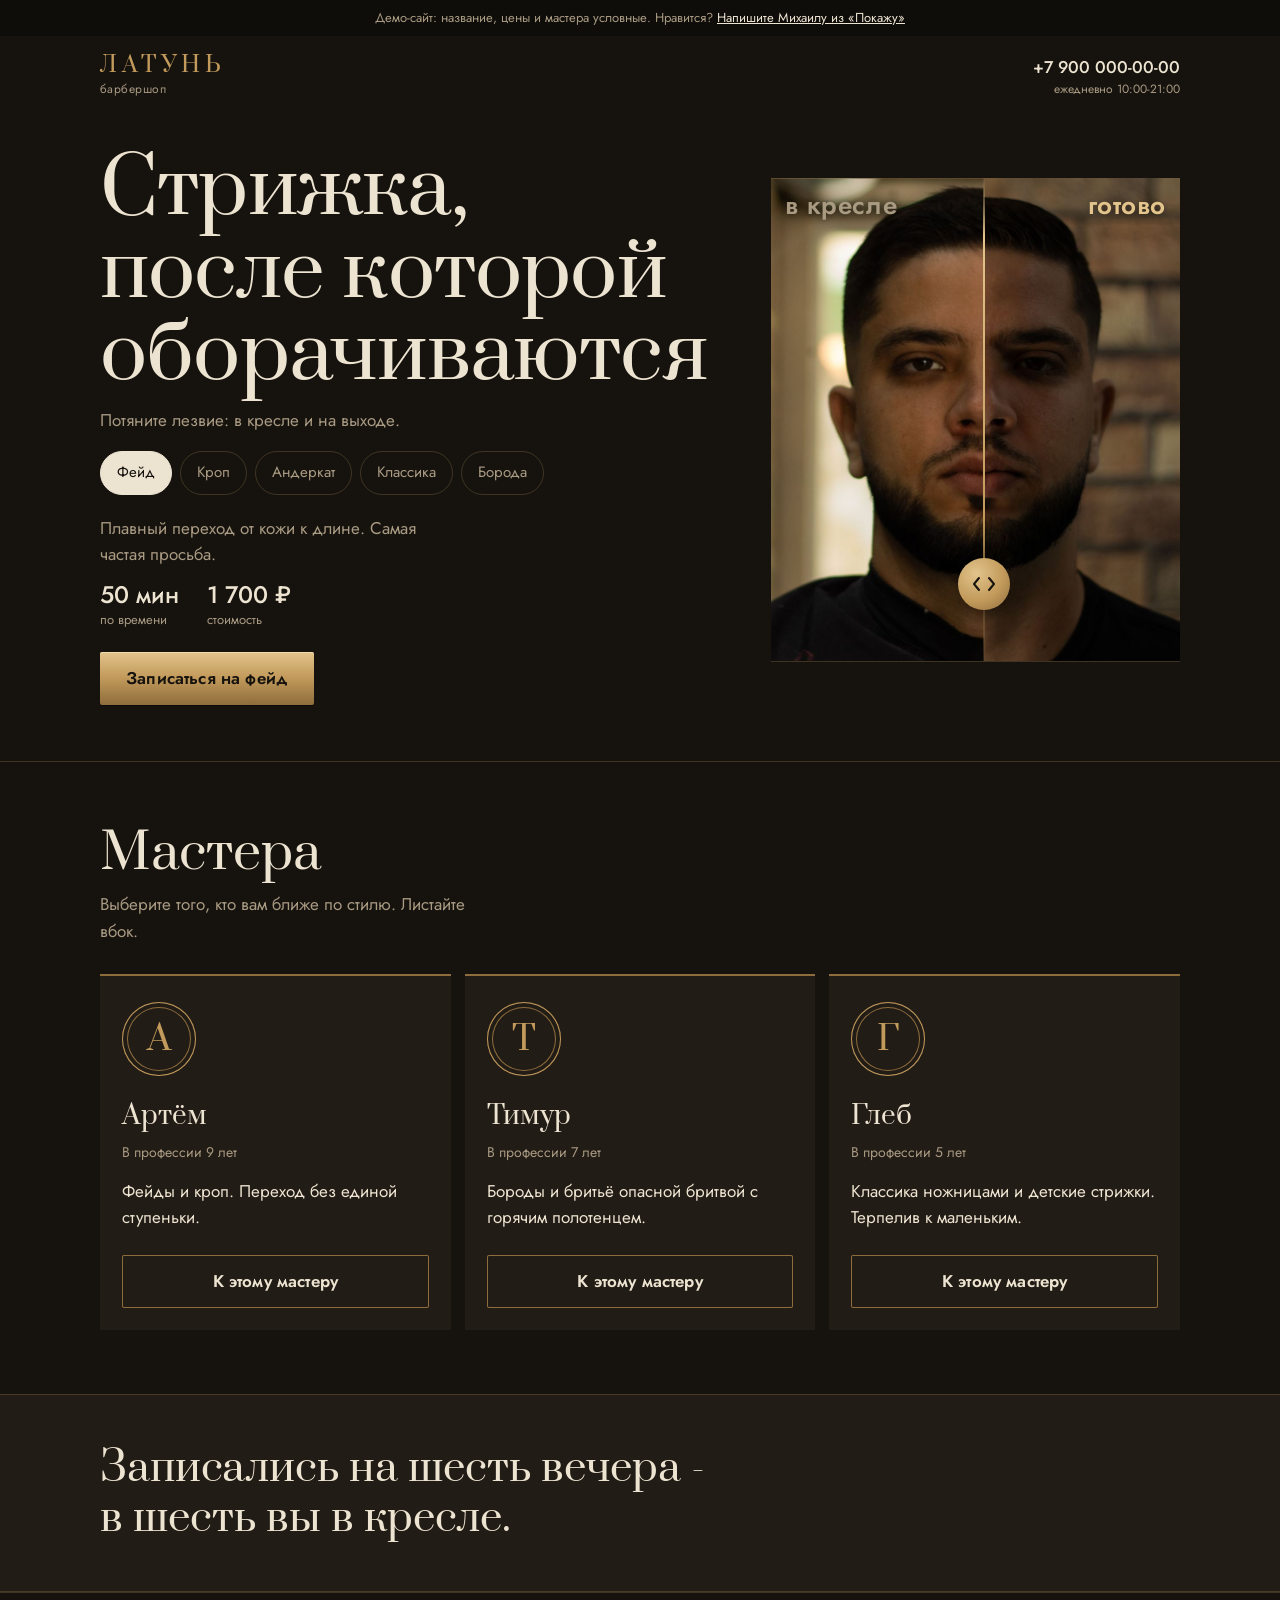
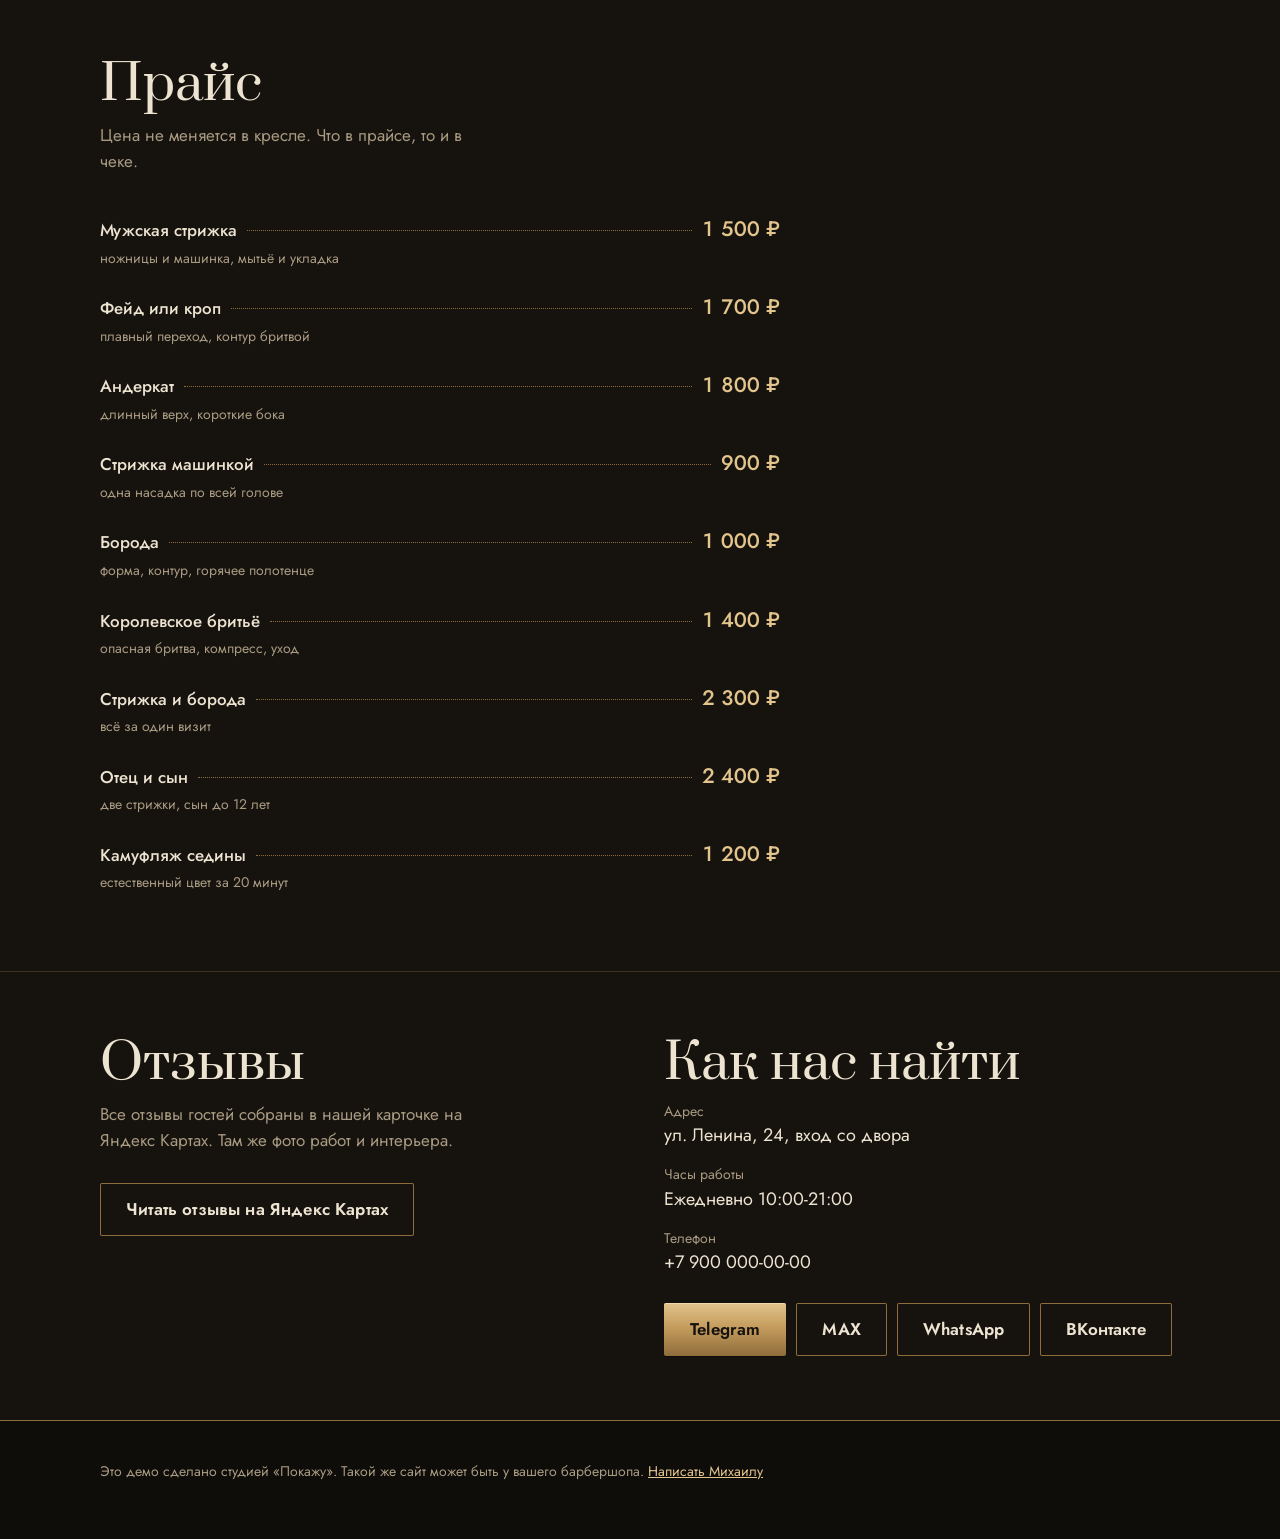
==== commit c576c160: "Барбершоп: реальные фото на шторке вместо рисунка Пара кадров одного клиента с Pexels (Brian Silva):" ====
--- a/demos/barbershop/index.html
+++ b/demos/barbershop/index.html
@@ -87,7 +87,7 @@
   }
   .stage.intro { animation: sweep 2s cubic-bezier(.6, 0, .25, 1) .5s both; }
   @keyframes sweep { from { --cut: 100%; } to { --cut: 52%; } }
-  .stage svg { position: absolute; inset: 0; width: 100%; height: 100%; display: block; }
+  .stage img { position: absolute; inset: 0; width: 100%; height: 100%; display: block; object-fit: cover; pointer-events: none; -webkit-user-drag: none; }
   .stage .was { clip-path: inset(0 calc(100% - var(--cut)) 0 0); }
   .blade {
     position: absolute; top: 0; bottom: 0; left: var(--cut); width: 2px; margin-left: -1px;
@@ -103,12 +103,12 @@
   }
   .grip svg { width: 30px; height: 30px; }
   .tag {
-    position: absolute; top: 0; font: 600 22px/1 var(--text); letter-spacing: .02em;
+    position: absolute; top: 14px; font: 600 22px/1 var(--text); letter-spacing: .02em;
     color: var(--ash); pointer-events: none; text-shadow: 0 1px 8px rgba(0, 0, 0, .6);
   }
   @media (min-width: 900px) { .tag { font-size: 26px; } }
-  .tag.t-was { left: 0; }
-  .tag.t-now { right: 0; color: var(--brass-hi); }
+  .tag.t-was { left: 14px; }
+  .tag.t-now { right: 14px; color: var(--brass-hi); }
 
   .pick { grid-area: pick; }
   .looks { display: flex; flex-wrap: wrap; gap: 8px; margin: 18px 0 0; padding: 0; list-style: none; }
@@ -234,7 +234,7 @@
   .chips button[aria-pressed="true"] { background: var(--ivory); color: var(--tobacco); border-color: var(--ivory); }
   .chips button:disabled { opacity: .3; text-decoration: line-through; cursor: default; }
   .sheet .btn { width: 100%; }
-  .sheet .fine { margin: 0; font-size: 13px; color: var(--ash); }
+  .sheet .fine { margin: 0; font-size: 13px; color: var(--ash); opacity: .6; }
   .done { text-align: center; padding: 18px 0 6px; display: grid; gap: 12px; justify-items: center; }
   .done .seal {
     width: 72px; height: 72px; border-radius: 50%; display: grid; place-items: center;
@@ -252,25 +252,10 @@
   }
   .toast.show { opacity: 1; transform: translate(-50%, 0); }
 
-  /* Голова: линии и заливки */
-  .ink { fill: none; stroke: currentColor; stroke-width: 2.2; stroke-linecap: round; stroke-linejoin: round; }
-  .fine { fill: none; stroke: currentColor; stroke-width: 1.4; stroke-linecap: round; stroke-linejoin: round; opacity: .6; }
-  .skin { fill: var(--leather); stroke: currentColor; stroke-width: 2.6; stroke-linejoin: round; stroke-linecap: round; }
-  .cape { fill: var(--leather-2); stroke: currentColor; stroke-width: 2.4; stroke-linejoin: round; }
-  .now { color: var(--brass); }
-  .hair { fill: url(#hairFill); stroke: var(--brass); stroke-width: 2; stroke-linejoin: round; }
-  .strand { fill: none; stroke: var(--brass-hi); stroke-width: 1.3; stroke-linecap: round; opacity: .45; }
-  .was { color: #8A7C68; }
-  .was .skin { stroke: #7D705E; }
-  .was .hair { fill: #3A3026; stroke: #7D705E; }
-  .was .strand { stroke: #7D705E; opacity: .7; }
-  .look { opacity: 0; transition: opacity .35s ease; }
-  .look.on { opacity: 1; }
 
   @media (prefers-reduced-motion: reduce) {
     html { scroll-behavior: auto; }
     .stage.intro { animation: none; }
-    .look { transition: none; }
     dialog[open].sheet { animation: none; }
   }
 </style>
@@ -289,129 +274,18 @@
     <div class="wrap hero-grid">
       <div class="hero-title">
         <h1>Стрижка, после которой оборачиваются</h1>
-        <p class="lead">Потяните лезвие и посмотрите, как будет.</p>
+        <p class="lead">Потяните лезвие: в кресле и на выходе.</p>
       </div>
 
       <div class="stage-wrap">
         <div class="stage intro" id="stage">
-          <!-- Стало -->
-          <svg class="now" viewBox="40 70 330 390" aria-hidden="true">
-            <defs>
-              <linearGradient id="hairFill" x1="0" y1="0" x2="0" y2="1">
-                <stop offset="0" stop-color="#7A6038"/>
-                <stop offset="1" stop-color="#4A3A24"/>
-              </linearGradient>
-              <pattern id="stub" width="5" height="5" patternUnits="userSpaceOnUse">
-                <path d="M1 4.5 L2.6 .8" stroke="#C29A5B" stroke-width="1.1" stroke-linecap="round"/>
-              </pattern>
-              <path id="headPath" d="M150 430 C152 400 148 378 140 360 C120 330 110 290 112 248 C114 160 170 98 236 96 C276 94 296 120 296 150 C302 168 306 190 306 206 C306 212 302 216 302 222 C308 238 324 256 332 268 C336 276 330 282 320 282 C316 282 312 281 310 284 C312 288 318 292 318 296 C318 300 314 302 310 303 C314 305 318 308 316 312 C314 316 308 318 308 322 C310 330 318 338 314 348 C310 358 300 362 288 362 C276 362 260 364 252 370 C250 380 256 390 252 400 C250 408 246 414 246 430 Z"/>
-              <clipPath id="skull"><use href="#headPath"/></clipPath>
-              <linearGradient id="g-fade" gradientUnits="userSpaceOnUse" x1="0" y1="190" x2="0" y2="262"><stop offset="0" stop-color="#fff"/><stop offset="1" stop-color="#fff" stop-opacity="0"/></linearGradient>
-              <linearGradient id="g-crop" gradientUnits="userSpaceOnUse" x1="0" y1="196" x2="0" y2="272"><stop offset="0" stop-color="#fff"/><stop offset="1" stop-color="#fff" stop-opacity="0"/></linearGradient>
-              <linearGradient id="g-under" gradientUnits="userSpaceOnUse" x1="0" y1="200" x2="0" y2="300"><stop offset="0" stop-color="#fff" stop-opacity=".55"/><stop offset=".88" stop-color="#fff" stop-opacity=".45"/><stop offset="1" stop-color="#fff" stop-opacity="0"/></linearGradient>
-              <linearGradient id="g-classic" gradientUnits="userSpaceOnUse" x1="0" y1="200" x2="0" y2="300"><stop offset="0" stop-color="#fff"/><stop offset=".7" stop-color="#fff" stop-opacity=".75"/><stop offset="1" stop-color="#fff" stop-opacity="0"/></linearGradient>
-              <mask id="m-fade"><rect x="104" y="150" width="160" height="170" fill="url(#g-fade)"/></mask>
-              <mask id="m-crop"><rect x="104" y="150" width="160" height="170" fill="url(#g-crop)"/></mask>
-              <mask id="m-under"><rect x="104" y="150" width="160" height="170" fill="url(#g-under)"/></mask>
-              <mask id="m-classic"><rect x="104" y="150" width="160" height="170" fill="url(#g-classic)"/></mask>
-              <g id="medal">
-                <circle cx="214" cy="262" r="150" fill="none" stroke="currentColor" stroke-width="1.2" opacity=".5"/>
-                <circle cx="214" cy="262" r="142" fill="none" stroke="currentColor" stroke-width=".8" stroke-dasharray="2 6" opacity=".45"/>
-              </g>
-              <g id="cape">
-                <path class="cape" d="M36 472 C50 432 100 418 144 420 C176 436 222 436 254 422 C300 420 352 436 370 472 Z"/>
-                <path class="cape" d="M144 412 C176 426 222 426 252 410 L254 424 C222 440 176 440 144 426 Z"/>
-                <path class="fine" d="M118 446 C130 436 144 432 158 432 M290 446 C278 436 264 432 250 432 M204 446 L204 470"/>
-              </g>
-              <g id="face">
-                <path class="fine" d="M206 322 C226 344 256 360 288 362" opacity=".5"/>
-                <path class="ink" d="M204 284 C206 306 212 318 222 328 C242 346 264 358 288 362"/>
-                <path class="fine" d="M268 258 C276 268 288 272 298 270"/>
-                <path class="ink" d="M280 229 C286 223 294 222 299 227"/>
-                <path class="fine" d="M283 231 C289 233 295 232 298 229"/>
-                <circle cx="294" cy="227.5" r="2.2" fill="currentColor"/>
-                <path d="M270 214 C282 206 296 206 306 211 C296 210 284 211 272 217 Z" fill="currentColor"/>
-                <path class="ink" d="M314 276 C318 271 324 271 327 276"/>
-                <path class="ink" d="M306 303 L313 303"/>
-              </g>
-            </defs>
-
-            <use href="#medal" style="color: var(--brass)"/>
-            <use href="#headPath" class="skin"/>
-            <path d="M206 322 C226 344 256 360 288 362 C272 364 258 366 252 372 C250 384 254 392 252 400 C250 410 246 418 246 430 L216 430 C216 392 212 354 206 322 Z" fill="url(#stub)" opacity=".16"/>
-            <use href="#face" style="color: var(--brass)"/>
-
-            <!-- Фейд -->
-            <g class="look on" data-look="fade">
-              <rect x="104" y="150" width="160" height="170" fill="url(#stub)" mask="url(#m-fade)" clip-path="url(#skull)"/>
-              <path class="hair" d="M118 232 C112 168 152 110 216 96 C258 86 298 94 314 120 C322 134 318 148 306 152 C292 156 282 164 276 176 C262 184 244 190 226 196 C190 206 150 218 118 232 Z"/>
-              <path class="strand" d="M304 118 C272 102 222 104 178 126 M300 138 C264 124 214 128 166 154 M284 158 C252 150 208 158 150 186"/>
-              <path d="M206 272 C206 300 214 320 232 338 C254 356 276 364 296 362 C310 360 316 352 316 344 C312 334 310 326 310 320 C304 318 300 314 296 306 L260 296 C240 290 220 282 206 272 Z" fill="url(#stub)" opacity=".85"/>
-              <path d="M296 290 C304 286 312 286 318 292 C312 296 304 297 296 296 Z" fill="url(#stub)" opacity=".85"/>
-            </g>
-
-            <!-- Кроп -->
-            <g class="look" data-look="crop">
-              <rect x="104" y="150" width="160" height="170" fill="url(#stub)" mask="url(#m-crop)" clip-path="url(#skull)"/>
-              <path class="hair" d="M118 232 C112 166 150 106 214 94 C262 84 304 96 318 128 L312 138 L320 148 L306 150 L310 164 L296 158 L292 172 L282 162 C274 172 258 182 238 190 C196 204 152 218 118 232 Z"/>
-              <path class="strand" d="M170 124 C210 102 262 100 302 126 M158 156 C204 132 254 130 296 150 M214 98 C230 112 250 120 274 122"/>
-              <path d="M206 272 C206 300 214 320 232 338 C254 356 276 364 296 362 C310 360 316 352 316 344 C312 334 310 326 310 320 C304 318 300 314 296 306 L260 296 C240 290 220 282 206 272 Z" fill="url(#stub)" opacity=".85"/>
-              <path d="M296 290 C304 286 312 286 318 292 C312 296 304 297 296 296 Z" fill="url(#stub)" opacity=".85"/>
-            </g>
-
-            <!-- Андеркат -->
-            <g class="look" data-look="undercut">
-              <rect x="104" y="150" width="160" height="170" fill="url(#stub)" mask="url(#m-under)" clip-path="url(#skull)"/>
-              <path class="hair" d="M140 206 C128 140 170 82 240 78 C290 76 324 104 318 142 C314 156 304 162 292 160 C270 156 250 164 232 176 C200 192 170 200 140 206 Z"/>
-              <path class="strand" d="M310 112 C268 92 210 96 166 140 M314 136 C274 116 218 122 176 172 M292 94 C252 80 204 88 172 116"/>
-              <path class="fine" d="M140 206 C180 200 220 186 250 168" style="stroke: var(--brass)"/>
-            </g>
-
-            <!-- Классика -->
-            <g class="look" data-look="classic">
-              <rect x="104" y="150" width="160" height="170" fill="url(#stub)" mask="url(#m-classic)" clip-path="url(#skull)"/>
-              <path class="hair" d="M114 250 C106 170 150 104 222 94 C270 88 306 104 312 132 C314 146 306 154 296 156 C282 160 272 170 266 182 C250 192 232 200 216 214 C206 222 198 230 188 232 C160 236 134 242 114 250 Z"/>
-              <path class="strand" d="M240 98 C258 108 272 122 282 140 M226 98 C196 120 170 160 150 214 M256 104 C222 126 200 160 186 206 M290 116 C270 112 252 106 236 98"/>
-            </g>
-
-            <!-- Борода -->
-            <g class="look" data-look="beard">
-              <rect x="104" y="150" width="160" height="170" fill="url(#stub)" mask="url(#m-fade)" clip-path="url(#skull)"/>
-              <path class="hair" d="M118 232 C112 168 152 110 216 96 C258 86 298 94 314 120 C322 134 318 148 306 152 C292 156 282 164 276 176 C262 184 244 190 226 196 C190 206 150 218 118 232 Z"/>
-              <path class="strand" d="M304 118 C272 102 222 104 178 126 M300 138 C264 124 214 128 166 154"/>
-              <path class="hair" d="M204 262 C202 300 214 340 244 368 C266 388 296 392 314 378 C324 368 322 352 316 342 C312 332 310 326 310 320 C304 318 300 314 296 306 C280 302 262 296 248 286 C232 276 216 268 204 262 Z"/>
-              <path class="hair" d="M322 292 C314 284 300 284 290 292 C300 298 314 298 324 296 Z"/>
-              <path class="strand" d="M222 290 C228 330 246 360 274 378 M246 298 C254 330 272 354 298 366 M212 286 C214 326 232 364 260 384"/>
-            </g>
-
-            <g>
-              <path d="M198 230 C184 224 174 236 176 252 C178 268 186 280 200 281 C207 281 210 274 207 267" fill="#221C16" stroke="#C29A5B" stroke-width="2.4" stroke-linecap="round" stroke-linejoin="round"/>
-              <path d="M193 243 C188 251 190 262 197 266 M199 252 C196 256 197 260 200 262" fill="none" stroke="#C29A5B" stroke-width="1.4" stroke-linecap="round" opacity=".7"/>
-            </g>
-            <use href="#cape"/>
-          </svg>
-
-          <!-- Было -->
-          <svg class="was" viewBox="40 70 330 390" aria-hidden="true">
-            <use href="#medal" style="color: #6E6252"/>
-            <use href="#headPath" class="skin"/>
-            <use href="#face" style="color: #8A7C68"/>
-            <g>
-              <path d="M198 230 C184 224 174 236 176 252 C178 268 186 280 200 281 C207 281 210 274 207 267" fill="#221C16" stroke="#8A7C68" stroke-width="2.4" stroke-linecap="round" stroke-linejoin="round"/>
-              <path d="M193 243 C188 251 190 262 197 266 M199 252 C196 256 197 260 200 262" fill="none" stroke="#8A7C68" stroke-width="1.4" stroke-linecap="round" opacity=".7"/>
-            </g>
-            <path class="hair" d="M100 340 C86 290 84 220 104 170 C126 112 184 76 246 78 C300 80 334 112 332 156 L324 164 L334 178 L318 178 L324 196 L308 188 L306 206 L294 192 C276 190 258 196 244 208 C228 222 222 246 222 270 C206 276 194 290 188 310 L180 344 L170 322 L160 352 L150 326 L138 354 L130 324 L116 350 L112 324 Z"/>
-            <path class="strand" d="M130 140 C168 106 230 92 292 110 M108 210 C122 160 176 126 244 122 M106 270 C112 220 152 176 214 162 M132 330 C132 280 162 236 222 214"/>
-            <path class="hair" d="M204 262 C194 320 204 380 236 420 L248 404 L256 430 L268 408 L280 432 L290 406 L304 424 L306 398 L322 406 L316 378 L330 372 L318 354 C316 340 312 328 310 320 C304 318 300 314 296 306 C280 302 262 296 248 286 C232 276 216 268 204 262 Z"/>
-            <path class="hair" d="M326 290 C316 280 298 282 286 296 C296 306 314 306 328 302 L320 296 Z"/>
-            <path class="strand" d="M222 292 C222 340 236 384 258 414 M246 298 C254 340 270 376 292 402 M270 306 C278 336 292 360 310 380"/>
-            <use href="#cape"/>
-          </svg>
-
-          <span class="tag t-was">было</span>
-          <span class="tag t-now">стало</span>
+          <img class="now" src="img/hero-gotovo.jpg" width="940" height="1111" alt="Тот же клиент, стрижка готова: фейд и оформленная борода">
+          <img class="was" src="img/hero-v-kresle.jpg" width="940" height="1111" alt="Клиент в кресле барбера, в накидке">
+
+          <span class="tag t-was">в кресле</span>
+          <span class="tag t-now">готово</span>
           <div class="blade" aria-hidden="true"></div>
-          <button class="grip" id="grip" type="button" role="slider" aria-label="Лезвие: слева было, справа стало" aria-valuemin="0" aria-valuemax="100" aria-valuenow="52">
+          <button class="grip" id="grip" type="button" role="slider" aria-label="Лезвие: слева клиент в кресле, справа готовая стрижка" aria-valuemin="0" aria-valuemax="100" aria-valuenow="52">
             <svg viewBox="0 0 30 30" fill="none" stroke="#16130F" stroke-width="2" stroke-linecap="round" stroke-linejoin="round"><path d="M10 9l-5 6 5 6M20 9l5 6-5 6"/></svg>
           </button>
         </div>
@@ -577,7 +451,6 @@
   function setLook(key) {
     look = key;
     $$(".looks button").forEach(b => b.setAttribute("aria-pressed", b.dataset.look === key));
-    $$(".now .look").forEach(g => g.classList.toggle("on", g.dataset.look === key));
     const l = looks[key];
     $("#l-desc").textContent = l.desc;
     $("#l-time").textContent = l.time;
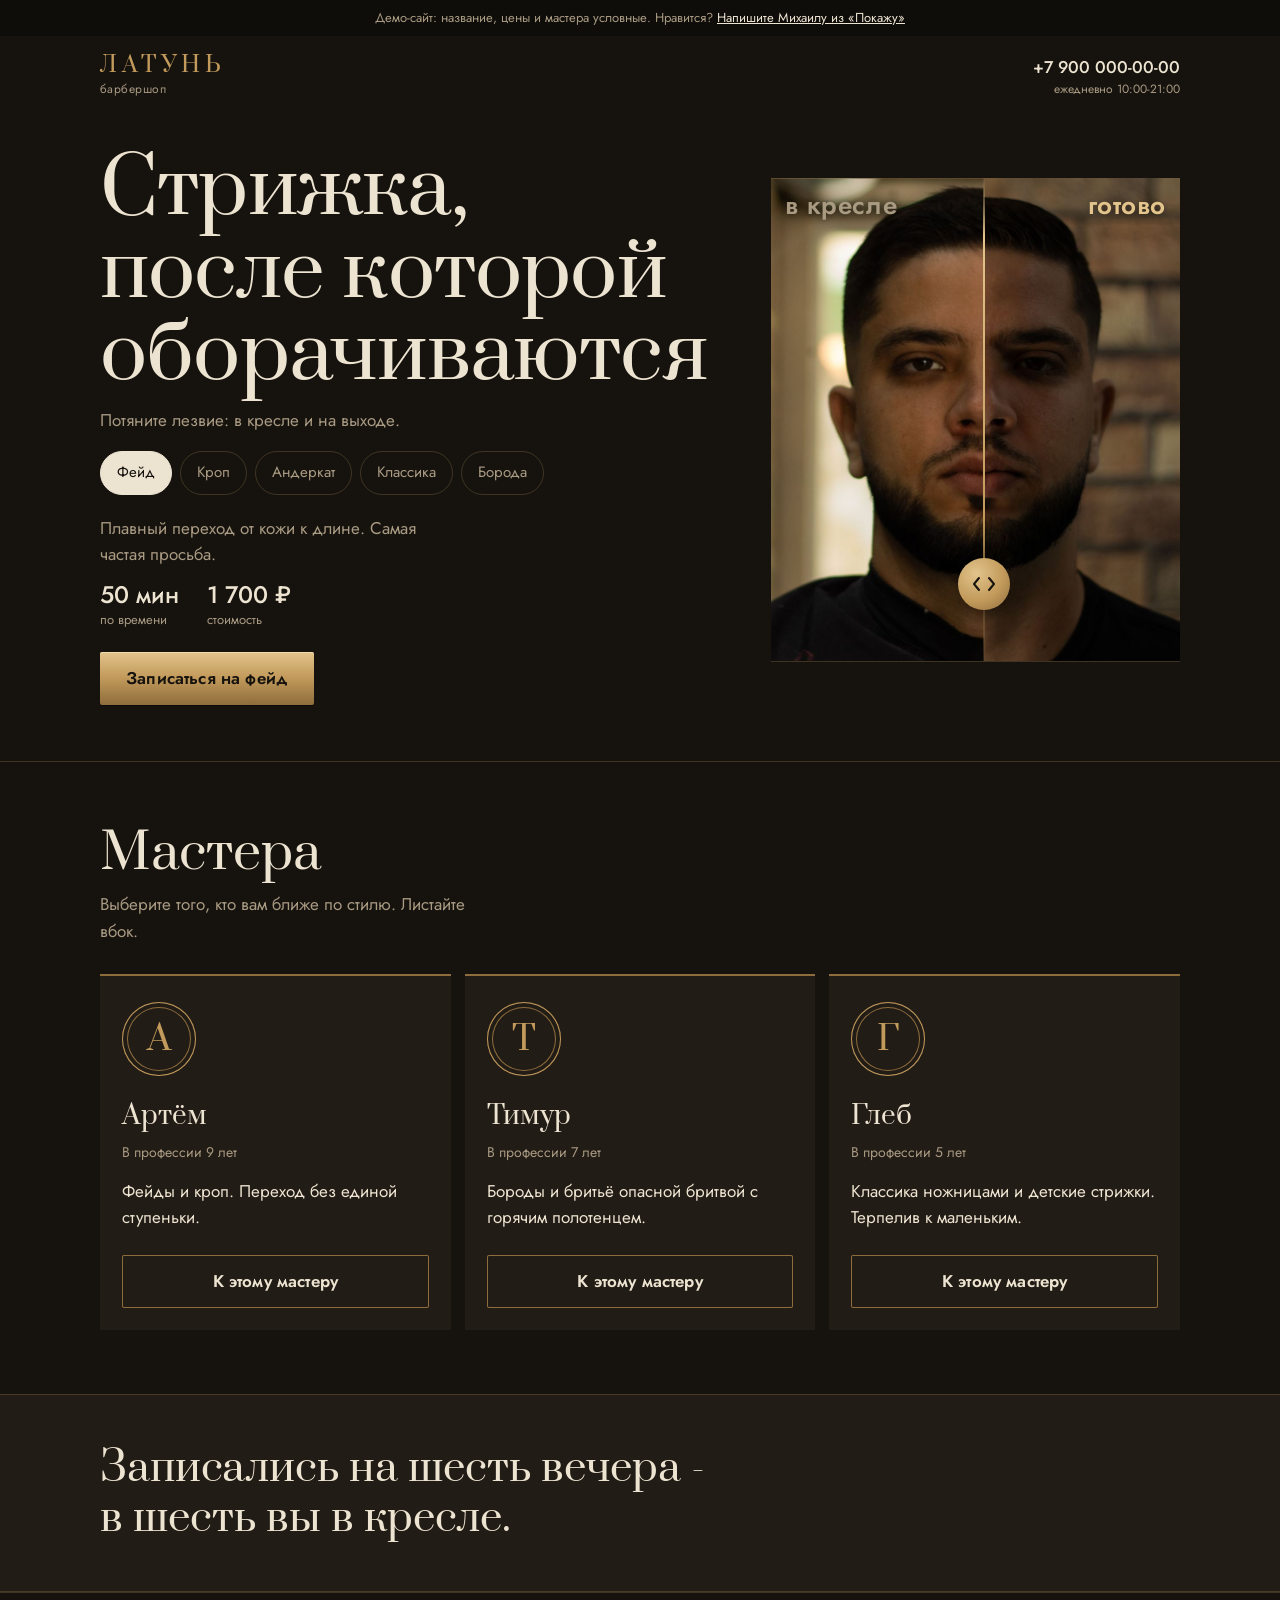
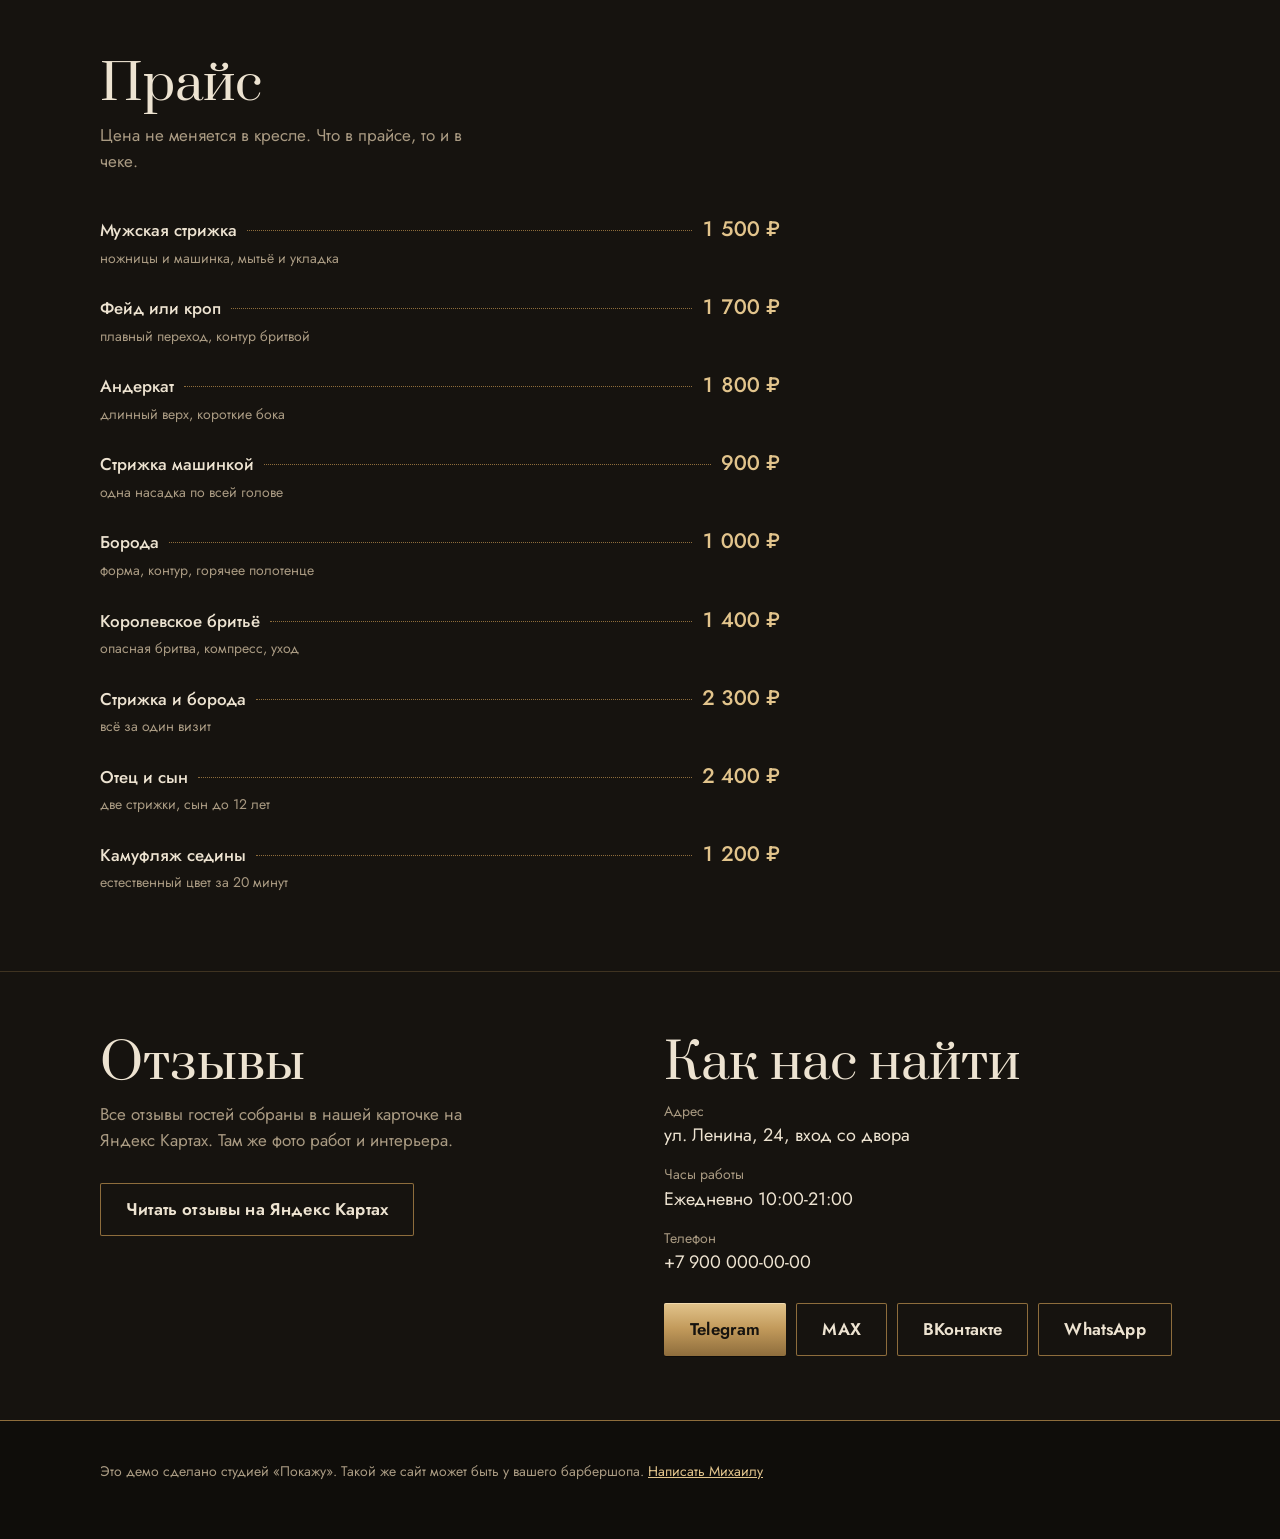
==== commit 9c52a40e: "Демо: кнопки связи в порядке Telegram, MAX, ВКонтакте, WhatsApp Во всех четырёх демо: шиномонтаж, ба" ====
--- a/demos/barbershop/index.html
+++ b/demos/barbershop/index.html
@@ -380,8 +380,8 @@
         <div class="msgs">
           <a class="btn" href="#" data-demo-link>Telegram</a>
           <a class="btn ghost" href="#" data-demo-link>MAX</a>
+          <a class="btn ghost" href="#" data-demo-link>ВКонтакте</a>
           <a class="btn ghost" href="#" data-demo-link>WhatsApp</a>
-          <a class="btn ghost" href="#" data-demo-link>ВКонтакте</a>
         </div>
       </div>
     </div>
